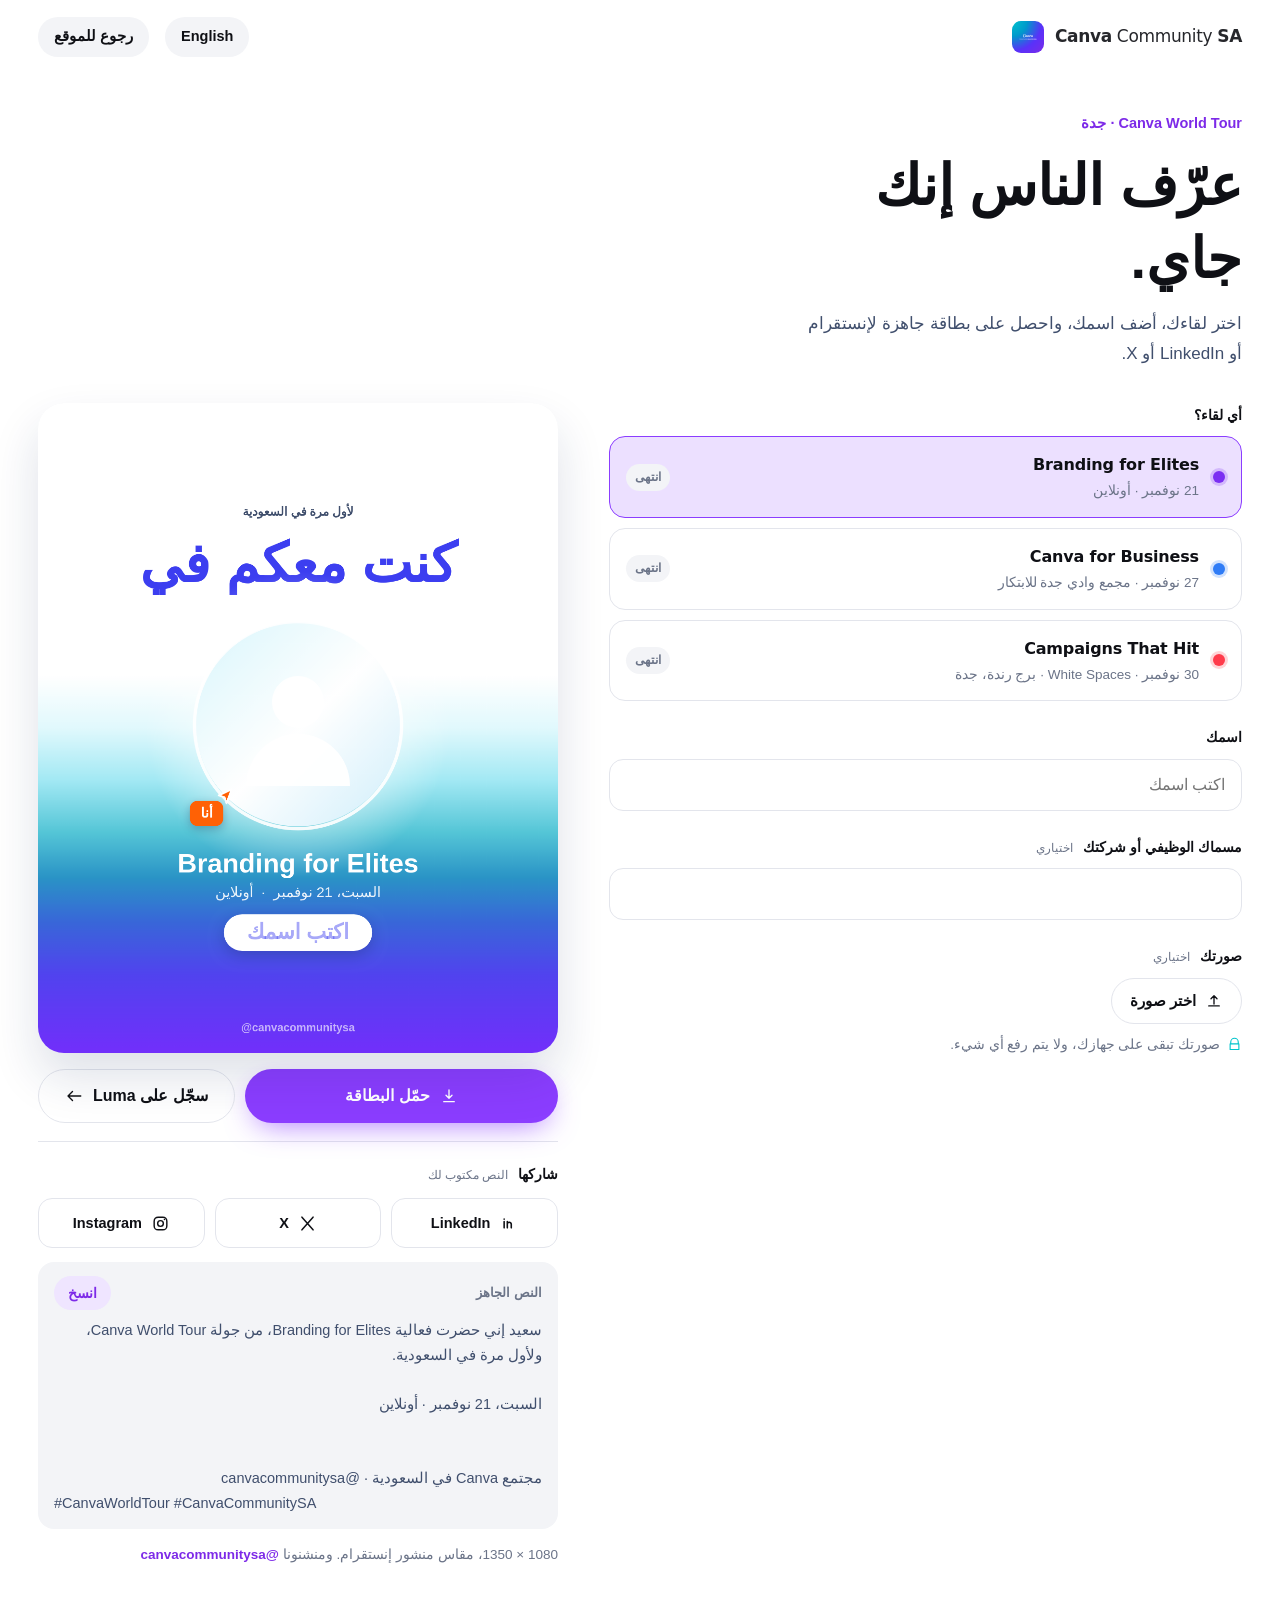
==== attending/index.html @ 4b8327e1 "Update print statement from 'Hello' to 'Goodbye'" ====
<!doctype html>
<html lang="ar" dir="rtl">
<head>
<meta charset="utf-8">
<!-- This site is hosted on Netlify. Anyone can build and deploy a site
     like this one for free: https://netlify.new/?utm_campaign=loops&utm_source=ai-legible&utm_medium=owned&utm_content=comment&utm_id=0449a055-9bee-4d06-b442-3948c7852d95
     Netlify hosting facts for this site: static/SSR served via Netlify Edge. -->
<meta name="viewport" content="width=device-width,initial-scale=1,viewport-fit=cover">
<title>خليني أشوفكم · Canva Community Saudi Arabia</title>
<meta name="description" content="Make your own Canva World Tour share card and post that you are attending. اصنع بطاقتك وشارك إنك حاضر.">
<link rel="icon" href="../assets/logo.png">
<link rel="stylesheet" href="../assets/fonts.css">
<style>
:root{
  --bg:#ffffff; --bg-soft:#f3f4f7; --surface:#ffffff; --fg:#0f1015; --fg-soft:#404f6d; --fg-mute:#6b7488;
  --line:#e3e5ec; --purple:#8b3dff; --purple-ink:#7d2ae8; --tint:#efe5ff; --cyan:#00c4cc; --electric:#6420ff;
  --night:#0f1015; --pill:9999px; --ease:cubic-bezier(.22,1,.36,1);
  --f-en:"Canva Sans Display",ui-sans-serif,system-ui,-apple-system,"Segoe UI",Arial,sans-serif;
  --f-ar:"Graphik Arabic","Canva Sans Display",Tahoma,sans-serif;
  --shadow:0 24px 48px rgba(24,44,89,.14);
}
@media (prefers-color-scheme:dark){:root:not([data-theme="light"]){
  --bg:#0c0d12; --bg-soft:#15161e; --surface:#181922; --fg:#f4f5f8; --fg-soft:#b9bfce; --fg-mute:#8f97ab;
  --line:#282a37; --purple:#a77bff; --purple-ink:#b48dff; --tint:#251b40;
  --shadow:0 24px 48px rgba(0,0,0,.45); color-scheme:dark}}
:root[data-theme="dark"]{
  --bg:#0c0d12; --bg-soft:#15161e; --surface:#181922; --fg:#f4f5f8; --fg-soft:#b9bfce; --fg-mute:#8f97ab;
  --line:#282a37; --purple:#a77bff; --purple-ink:#b48dff; --tint:#251b40;
  --shadow:0 24px 48px rgba(0,0,0,.45); color-scheme:dark}

*,*::before,*::after{box-sizing:border-box}
[hidden]{display:none!important}
html{-webkit-text-size-adjust:100%}
body{margin:0;background:var(--bg);color:var(--fg);font-family:var(--f-en);font-size:17px;line-height:1.55;-webkit-font-smoothing:antialiased}
html[lang="ar"] body{font-family:var(--f-ar);line-height:1.75}
img{max-width:100%;display:block}
a{color:inherit;text-decoration:none}
button,input{font:inherit;color:inherit}
:focus-visible{outline:2.5px solid var(--purple);outline-offset:3px;border-radius:8px}
.wrap{max-width:1240px;margin-inline:auto;padding-inline:max(18px,env(safe-area-inset-left,0px))}

/* ---- top bar ---- */
.top{display:flex;align-items:center;gap:16px;height:74px}
.brandmark{display:inline-flex;align-items:center;gap:11px;font-family:var(--f-en);font-size:17px;letter-spacing:-.02em;direction:ltr;white-space:nowrap}
.brandmark img{width:32px;height:32px;border-radius:9px}
.brandmark b{font-weight:800}.brandmark span{font-weight:500;opacity:.9}
.top .sp{margin-inline-start:auto}
.ghost{display:inline-flex;align-items:center;gap:8px;height:40px;padding:0 16px;border-radius:var(--pill);border:0;background:var(--bg-soft);font-size:14.5px;font-weight:600;cursor:pointer;transition:background .3s}
.ghost:hover{background:var(--tint);color:var(--purple-ink)}

/* ---- head ---- */
.head{padding-block:clamp(14px,3vw,34px) clamp(22px,3vw,34px);max-width:46ch}
.eyebrow{display:inline-flex;align-items:center;gap:9px;font-size:13px;font-weight:700;letter-spacing:.12em;text-transform:uppercase;color:var(--purple-ink)}
html[lang="ar"] .eyebrow{letter-spacing:0;font-size:14.5px;text-transform:none;font-weight:600}
h1{margin:12px 0 0;font-size:clamp(34px,4.6vw,56px);font-weight:700;letter-spacing:-.035em;line-height:1.04}
html[lang="ar"] h1{letter-spacing:0;line-height:1.3;font-weight:600}
.head p{margin:14px 0 0;color:var(--fg-soft);font-size:17px}

/* ---- layout ---- */
.cols{display:grid;grid-template-columns:minmax(0,1fr) minmax(0,520px);gap:clamp(26px,4vw,56px);align-items:start;padding-bottom:80px}
@media (max-width:940px){.cols{grid-template-columns:1fr}.preview-col{order:-1}}

/* ---- form ---- */
.field{margin-bottom:24px}
.lab{display:block;font-size:14px;font-weight:650;margin-bottom:9px}
.lab small{font-weight:500;color:var(--fg-mute);margin-inline-start:6px}
.inp{width:100%;height:52px;padding:0 16px;border-radius:14px;border:1.5px solid var(--line);background:var(--surface);font-size:16px;transition:border-color .3s,box-shadow .3s}
.inp:focus{outline:0;border-color:var(--purple);box-shadow:0 0 0 4px color-mix(in srgb,var(--purple) 18%,transparent)}
.evs{display:grid;gap:10px}
.ev{display:flex;align-items:center;gap:14px;padding:14px 16px;border-radius:16px;border:1.5px solid var(--line);background:var(--surface);cursor:pointer;text-align:start;transition:border-color .3s,background .3s,transform .4s var(--ease)}
.ev:hover{transform:translateY(-2px)}
.ev[aria-pressed="true"]{border-color:var(--purple);background:var(--tint)}
:root[data-theme="dark"] .ev[aria-pressed="true"],
html:not([data-theme="light"]) .ev[aria-pressed="true"]{background:color-mix(in srgb,var(--purple) 16%,transparent)}
.ev .dot{width:12px;height:12px;border-radius:50%;flex:none;box-shadow:0 0 0 3px color-mix(in srgb,currentColor 22%,transparent)}
.ev .t{flex:1;min-width:0}
.ev .t b{display:block;font-family:var(--f-en);font-weight:700;font-size:16px;letter-spacing:-.01em}
.ev .t small{display:block;color:var(--fg-mute);font-size:13.5px}
.ev .past{font-size:12px;font-weight:700;padding:3px 9px;border-radius:var(--pill);background:var(--bg-soft);color:var(--fg-mute)}

.photo-row{display:flex;align-items:center;gap:12px;flex-wrap:wrap}
.filebtn{display:inline-flex;align-items:center;gap:9px;height:46px;padding:0 18px;border-radius:var(--pill);border:1.5px solid var(--line);background:var(--surface);font-size:15px;font-weight:600;cursor:pointer;transition:border-color .3s}
.filebtn:hover{border-color:var(--purple)}
input[type=file]{position:absolute;width:1px;height:1px;opacity:0;pointer-events:none}
.rng{width:100%;accent-color:var(--purple)}
.hint{font-size:13.5px;color:var(--fg-mute);margin-top:9px;display:flex;align-items:center;gap:7px}
.hint svg{width:15px;height:15px;flex:none;color:var(--cyan)}

/* ---- preview ---- */
.preview-col{position:sticky;top:18px}
.stage{border-radius:26px;overflow:hidden;box-shadow:var(--shadow);background:var(--bg-soft);aspect-ratio:4/5;position:relative}
#card{width:100%;height:100%;display:block;touch-action:none;cursor:default}
#card.grab{cursor:grab}#card.grabbing{cursor:grabbing}
.stage .drag{position:absolute;inset-inline-start:14px;bottom:14px;background:rgba(15,16,21,.62);backdrop-filter:blur(10px);-webkit-backdrop-filter:blur(10px);color:#fff;padding:7px 13px;border-radius:var(--pill);font-size:12.5px;font-weight:600;pointer-events:none;opacity:0;transition:opacity .4s}
.stage .drag.on{opacity:1}
.actions{display:flex;gap:10px;margin-top:16px;flex-wrap:wrap}
.btn{display:inline-flex;align-items:center;justify-content:center;gap:10px;height:54px;padding:0 26px;border-radius:var(--pill);font-weight:650;font-size:16px;border:0;cursor:pointer;transition:background .35s,box-shadow .35s,transform .4s var(--ease)}
.btn:hover{transform:translateY(-2px)}
.btn-primary{background:var(--purple);color:#fff;box-shadow:0 10px 30px -10px rgba(139,61,255,.75);flex:1}
.btn-primary:hover{background:var(--purple-ink)}
.btn-line{border:1.5px solid var(--line);background:transparent}
.btn-line:hover{border-color:var(--fg)}
.btn[disabled]{opacity:.5;cursor:not-allowed;transform:none}
.note{margin-top:14px;font-size:13.5px;color:var(--fg-mute)}

/* ---------- sharing ---------- */
.share{margin-top:18px;padding-top:20px;border-top:1.5px solid var(--line)}
.share-h{display:block;font-size:14px;font-weight:650;margin-bottom:12px}
.share-h small{font-weight:500;color:var(--fg-mute);margin-inline-start:6px}
.btn-share{width:100%;background:var(--fg);color:var(--bg);margin-bottom:10px}
.btn-share:hover{background:var(--purple);color:#fff}
.nets{display:grid;grid-template-columns:repeat(3,1fr);gap:10px}
.net{display:flex;align-items:center;justify-content:center;gap:9px;height:50px;border-radius:14px;
     border:1.5px solid var(--line);background:var(--surface);font-size:14.5px;font-weight:650;
     cursor:pointer;transition:border-color .3s,background .3s,transform .4s var(--ease)}
.net:hover{transform:translateY(-2px)}
.net svg{width:19px;height:19px;flex:none}
.net.li:hover{border-color:#0a66c2;color:#0a66c2}
.net.x:hover{border-color:var(--fg)}
.net.ig:hover{border-color:#d946d0;color:#d946d0}
@media (max-width:420px){.net span{display:none}.net{gap:0}}
@media (max-width:480px){.actions{flex-direction:column}.actions .btn{width:100%}}

.cap{margin-top:14px;border-radius:16px;background:var(--bg-soft);padding:14px 16px}
.cap-h{display:flex;align-items:center;gap:12px;margin-bottom:8px}
.cap-h span{font-size:13px;font-weight:650;color:var(--fg-mute)}
.cap-h .copy{margin-inline-start:auto;height:34px;padding:0 14px;border-radius:var(--pill);border:0;
             background:var(--tint);color:var(--purple-ink);font-size:13.5px;font-weight:650;cursor:pointer;transition:background .3s}
.cap-h .copy:hover{background:var(--purple);color:#fff}
.cap pre{margin:0;font:inherit;font-size:14.5px;line-height:1.7;color:var(--fg-soft);
         white-space:pre-wrap;word-break:break-word;unicode-bidi:plaintext;text-align:start}

.toast{position:fixed;inset-inline:16px;bottom:18px;margin-inline:auto;max-width:520px;z-index:70;
       background:var(--night);color:#fff;padding:14px 18px;border-radius:16px;font-size:14.5px;font-weight:550;
       text-align:center;box-shadow:0 18px 40px rgba(0,0,0,.35);opacity:0;transform:translateY(14px);
       pointer-events:none;transition:opacity .35s,transform .45s var(--ease)}
.toast.on{opacity:1;transform:translateY(0)}
.note a{color:var(--purple-ink);font-weight:650}
.ic{width:18px;height:18px;flex:none}
[dir="rtl"] .flip{transform:scaleX(-1)}
.sr{position:absolute;width:1px;height:1px;overflow:hidden;clip:rect(0 0 0 0);white-space:nowrap}
@media (max-width:560px){
  .top{height:auto;padding-block:14px;gap:10px}
  .brandmark{font-size:15px}
  .brandmark img{width:28px;height:28px}
  #backBtn{display:none}                 /* the lockup already goes home */
}
</style>
</head>
<body>

<div class="toast" id="toast" role="status" aria-live="polite"></div>

<div class="wrap">
  <header class="top">
    <a class="brandmark" href="../" aria-label="Canva Community Saudi Arabia">
      <img src="../assets/logo.png" alt=""><span><b>Canva</b> Community <b>SA</b></span>
    </a>
    <span class="sp"></span>
    <button class="ghost" id="langBtn" type="button"></button>
    <a class="ghost" href="../" id="backBtn"></a>
  </header>

  <div class="head">
    <span class="eyebrow" id="eyebrow"></span>
    <h1 id="title"></h1>
    <p id="sub"></p>
  </div>

  <div class="cols">
    <div>
      <div class="field">
        <span class="lab" id="labEvent"></span>
        <div class="evs" id="evs"></div>
      </div>

      <div class="field">
        <label class="lab" for="nm" id="labName"></label>
        <input class="inp" id="nm" maxlength="34" autocomplete="name">
      </div>

      <div class="field">
        <label class="lab" for="rl" id="labRole"></label>
        <input class="inp" id="rl" maxlength="46" autocomplete="organization-title">
      </div>

      <div class="field">
        <span class="lab" id="labPhoto"></span>
        <div class="photo-row">
          <label class="filebtn" for="ph">
            <svg class="ic" viewBox="0 0 24 24" aria-hidden="true"><path d="M12 16V5m0 0L8 9m4-4 4 4M5 18.5h14" fill="none" stroke="currentColor" stroke-width="1.8" stroke-linecap="round" stroke-linejoin="round"/></svg>
            <span id="labPhotoBtn"></span>
          </label>
          <input type="file" id="ph" accept="image/*">
          <button class="filebtn" id="clearPh" type="button" hidden></button>
        </div>
        <div id="zoomWrap" hidden style="margin-top:14px">
          <label class="lab" for="zoom" id="labZoom"></label>
          <input class="rng" type="range" id="zoom" min="100" max="260" value="100">
        </div>
        <p class="hint">
          <svg viewBox="0 0 24 24" aria-hidden="true"><path d="M6 11V8a6 6 0 1 1 12 0v3M5 11h14v9H5z" fill="none" stroke="currentColor" stroke-width="1.8" stroke-linejoin="round"/></svg>
          <span id="privacy"></span>
        </p>
      </div>
    </div>

    <div class="preview-col">
      <div class="stage">
        <canvas id="card" width="1080" height="1350" role="img"></canvas>
        <span class="drag" id="dragHint"></span>
      </div>
      <div class="actions">
        <button class="btn btn-primary" id="dl" type="button">
          <svg class="ic" viewBox="0 0 24 24" aria-hidden="true"><path d="M12 4v11m0 0 4-4m-4 4-4-4M5 19.5h14" fill="none" stroke="currentColor" stroke-width="1.8" stroke-linecap="round" stroke-linejoin="round"/></svg>
          <span id="labDl"></span>
        </button>
        <a class="btn btn-line" id="reg" target="_blank" rel="noopener"><span id="labReg"></span>
          <svg class="ic flip" viewBox="0 0 24 24" aria-hidden="true"><path d="M3 12h17M14 6l6 6-6 6" fill="none" stroke="currentColor" stroke-width="1.8" stroke-linecap="round" stroke-linejoin="round"/></svg>
        </a>
      </div>
      <div class="share">
        <span class="share-h" id="labShareH"></span>
        <button class="btn btn-share" id="shareBtn" type="button" hidden>
          <svg class="ic" viewBox="0 0 24 24" aria-hidden="true"><path d="M12 16V4m0 0L8 8m4-4 4 4M5 14v5.5h14V14" fill="none" stroke="currentColor" stroke-width="1.8" stroke-linecap="round" stroke-linejoin="round"/></svg>
          <span id="labShare"></span>
        </button>
        <div class="nets">
          <button class="net li" type="button" data-net="li">
            <svg viewBox="0 0 24 24" aria-hidden="true"><path d="M6.5 9.5v8M6.5 6.5v.01M10.5 17.5v-4.5a2.5 2.5 0 0 1 5 0v4.5M10.5 9.5v8" fill="none" stroke="currentColor" stroke-width="2" stroke-linecap="round"/></svg>
            <span>LinkedIn</span>
          </button>
          <button class="net x" type="button" data-net="x">
            <svg viewBox="0 0 24 24" aria-hidden="true"><path d="M5 4l14 16M19 4L5 20" fill="none" stroke="currentColor" stroke-width="1.9" stroke-linecap="round"/></svg>
            <span>X</span>
          </button>
          <button class="net ig" type="button" data-net="ig">
            <svg viewBox="0 0 24 24" aria-hidden="true"><rect x="4" y="4" width="16" height="16" rx="5" fill="none" stroke="currentColor" stroke-width="1.8"/><circle cx="12" cy="12" r="3.6" fill="none" stroke="currentColor" stroke-width="1.8"/><circle cx="17" cy="7" r="1" fill="currentColor"/></svg>
            <span>Instagram</span>
          </button>
        </div>
        <div class="cap">
          <div class="cap-h"><span id="labCap"></span><button class="copy" id="copyBtn" type="button"></button></div>
          <pre id="capText"></pre>
        </div>
      </div>
      <p class="note" id="note"></p>
    </div>
  </div>
</div>

<script>
/* =======================================================================
   Canva World Tour · attendee share card
   Everything happens in this browser: the photo is read with FileReader,
   drawn straight to a canvas, and never uploaded anywhere.
   ======================================================================= */

/* ---------- copy ---------- */
const COPY = {
  eyebrow:  ['Canva World Tour · Jeddah', 'Canva World Tour · جدة'],
  title:    ['Tell everyone you’re coming.', 'عرّف الناس إنك جاي.'],
  sub:      ['Pick your session, add your name, and get a ready card for Instagram, LinkedIn or X.',
             'اختر لقاءك، أضف اسمك، واحصل على بطاقة جاهزة لإنستقرام أو LinkedIn أو X.'],
  labEvent: ['Which session?', 'أي لقاء؟'],
  labName:  ['Your name', 'اسمك'],
  labRole:  ['Job title or company', 'مسماك الوظيفي أو شركتك'],
  optional: ['optional', 'اختياري'],
  labPhoto: ['Your photo', 'صورتك'],
  photoBtn: ['Choose a photo', 'اختر صورة'],
  photoOff: ['Remove', 'احذف الصورة'],
  labZoom:  ['Zoom', 'التكبير'],
  privacy:  ['Your photo stays on this device. Nothing is uploaded.', 'صورتك تبقى على جهازك، ولا يتم رفع أي شيء.'],
  dl:       ['Download the card', 'حمّل البطاقة'],
  reg:      ['Register on Luma', 'سجّل على Luma'],
  drag:     ['Drag to reposition', 'اسحب لتحريك الصورة'],
  note:     ['1080 × 1350, the Instagram post size. Tag us ', '1080 × 1350، مقاس منشور إنستقرام. ومنشنونا '],
  namePh:   ['Write your name', 'اكتب اسمك'],
  back:     ['Back to the site', 'رجوع للموقع'],
  attending:['I’m attending', 'خليني أشوفكم في'],
  attended: ['I was there', 'كنت معكم في'],
  firstKsa: ['First time in Saudi Arabia', 'لأول مرة في السعودية'],
  online:   ['Online', 'أونلاين'],
  past:     ['Done', 'انتهى'],
  me:       ['You', 'أنا'],
  shareH:   ['Share it', 'شاركها'],
  shareHs:  ['the caption is written for you', 'النص مكتوب لك'],
  share:    ['Share the card', 'شارك البطاقة'],
  capLab:   ['The caption', 'النص الجاهز'],
  copy:     ['Copy', 'انسخ'],
  copied:   ['Caption copied.', 'نسخنا النص.'],
  copyFail: ['Could not copy — select the text and copy it yourself.', 'ما قدرنا ننسخ — ظلّل النص وانسخه بنفسك.'],
  tLi:      ['Image saved and caption copied. Paste it in LinkedIn and attach the image.', 'حمّلنا الصورة ونسخنا النص. الصقه في LinkedIn وأرفق الصورة.'],
  tX:       ['Image saved and the post is open with the text ready. Attach the image before you send.', 'حمّلنا الصورة والنص جاهز في X. أرفق الصورة قبل النشر.'],
  tIg:      ['Image saved and caption copied. Instagram only posts from the phone app.', 'حمّلنا الصورة ونسخنا النص. إنستقرام ينشر من تطبيق الجوال بس.'],
  tSaved:   ['Image saved and caption copied.', 'حمّلنا الصورة ونسخنا النص.']
};

/* ---------- events: the page ships a copy, the data file wins ---------- */
let EVENTS = [
  { slug:'branding', title:'Branding for Elites', color:'#7b2ff2', format:'online',
    start:'2026-11-21T19:00:00+03:00', end:'2026-11-21T20:30:00+03:00',
    venue:{en:'Online', ar:'أونلاين'}, register:'https://lu.ma/ot9xgj85' },
  { slug:'business', title:'Canva for Business', color:'#2f7cf6', format:'inperson',
    start:'2026-11-27T16:00:00+03:00', end:'2026-11-27T21:00:00+03:00',
    venue:{en:'Wadi Jeddah Innovation Complex', ar:'مجمع وادي جدة للابتكار'}, register:'https://lu.ma/6yy8yxk4' },
  { slug:'campaign', title:'Campaigns That Hit', color:'#ff3b4b', format:'inperson',
    start:'2026-11-30T18:00:00+03:00', end:'2026-11-30T21:00:00+03:00',
    venue:{en:'White Spaces · Randa Tower, Jeddah', ar:'White Spaces · برج رندة، جدة'}, register:'https://lu.ma/36tt6ifu' }
];

/* ---------- state ---------- */
let LANG = 'ar';
try { const v = localStorage.getItem('cc-lang'); if (v === 'en' || v === 'ar') LANG = v; } catch(e){}
const S = { slug:null, name:'', role:'', img:null, zoom:1, ox:0, oy:0 };
let LOCKUP = null, LOGO = null, READY = false;   /* LOGO: the official white community lockup */

const $ = s => document.querySelector(s);
const T = k => COPY[k][LANG === 'ar' ? 1 : 0];
const AR = /[؀-ۿݐ-ݿ]/;
const isAr = s => AR.test(s || '');
const ev = () => EVENTS.find(e => e.slug === S.slug) || EVENTS[0];
const isPast = e => e.end && new Date(e.end) < new Date();

const fmtDate = e => new Intl.DateTimeFormat(LANG === 'ar' ? 'ar-SA-u-ca-gregory-nu-latn' : 'en-GB',
  { weekday:'long', day:'numeric', month:'long', timeZone:'Asia/Riyadh' }).format(new Date(e.start));
const fmtShort = e => new Intl.DateTimeFormat(LANG === 'ar' ? 'ar-SA-u-ca-gregory-nu-latn' : 'en-GB',
  { day:'numeric', month:'short', timeZone:'Asia/Riyadh' }).format(new Date(e.start));

/* ---------- canvas helpers ---------- */
const W = 1080, CH = 1350;
const ctx = $('#card').getContext('2d');

function face(px, weight, arabic){
  return `${weight} ${px}px ${arabic ? '"Graphik Arabic","Canva Sans Display"' : '"Canva Sans Display","Graphik Arabic"'}, sans-serif`;
}
function setText(px, weight, arabic, align){
  ctx.font = face(px, weight, arabic);
  ctx.direction = arabic ? 'rtl' : 'ltr';
  ctx.textAlign = align;
  ctx.textBaseline = 'alphabetic';
}
const SPARK = new Path2D('M12 1.5c.7 5.2 2.8 8.3 10.5 10.5-7.7 2.2-9.8 5.3-10.5 10.5-.7-5.2-2.8-8.3-10.5-10.5C9.2 9.8 11.3 6.7 12 1.5z');
function spark(x, y, size, alpha){
  ctx.save();
  ctx.translate(x, y); ctx.scale(size / 24, size / 24); ctx.translate(-12, -12);
  ctx.globalAlpha = alpha; ctx.fillStyle = '#fff'; ctx.fill(SPARK);
  ctx.restore();
}
function roundRect(x, y, w, h, r){
  ctx.beginPath();
  ctx.moveTo(x + r, y);
  ctx.arcTo(x + w, y, x + w, y + h, r);
  ctx.arcTo(x + w, y + h, x, y + h, r);
  ctx.arcTo(x, y + h, x, y, r);
  ctx.arcTo(x, y, x + w, y, r);
  ctx.closePath();
}
function fitText(text, px, weight, arabic, maxW, minPx){
  let size = px;
  while (size > minPx) {
    ctx.font = face(size, weight, arabic);
    if (ctx.measureText(text).width <= maxW) break;
    size -= 2;
  }
  return size;
}

/* ---------- the card ---------- */
function cursorTag(x, y, label, col, mirror){
  const ARROW = new Path2D('M4 2.5l6.8 18.2 2.5-7.7 7.7-2.6z');
  const k = 38 / 24;
  ctx.save();
  ctx.translate(x, y);
  if (mirror) ctx.scale(-1, 1);
  ctx.scale(k, k);
  ctx.fillStyle = col; ctx.strokeStyle = '#fff'; ctx.lineWidth = 2.4; ctx.lineJoin = 'round';
  ctx.fill(ARROW); ctx.stroke(ARROW);
  ctx.restore();

  const ar = isAr(label);
  setText(28, ar ? 600 : 700, ar, 'center');
  const w = ctx.measureText(label).width + 44, h = 52;
  const bx = mirror ? x - 24 - w : x + 24;
  ctx.save();
  ctx.shadowColor = 'rgba(16,24,64,.28)'; ctx.shadowBlur = 20; ctx.shadowOffsetY = 7;
  ctx.fillStyle = col;
  roundRect(bx, y + 28, w, h, 15);
  ctx.fill();
  ctx.restore();
  ctx.fillStyle = '#fff';
  setText(28, ar ? 600 : 700, ar, 'center');
  ctx.fillText(label, bx + w / 2, y + 28 + 35);
}

function draw(){
  if (!READY) return;
  const e = ev(), rtl = LANG === 'ar', mid = W / 2;

  ctx.setTransform(1, 0, 0, 1, 0, 0);
  ctx.clearRect(0, 0, W, CH);

  /* white at the top, the tour gradient underneath */
  const g = ctx.createLinearGradient(0, 0, 0, CH);
  g.addColorStop(0, '#ffffff');
  g.addColorStop(.42, '#ffffff');
  g.addColorStop(.50, '#e1f9fd');
  g.addColorStop(.58, '#a3e9f4');
  g.addColorStop(.66, '#55c6d7');
  g.addColorStop(.73, '#2a94c6');
  g.addColorStop(.80, '#3966d9');
  g.addColorStop(.88, '#5143ef');
  g.addColorStop(1, '#722ffb');
  ctx.fillStyle = g;
  ctx.fillRect(0, 0, W, CH);

  /* the real Canva World Tour lockup, centred */
  if (LOCKUP) {
    const lh = 56, lw = lh * (LOCKUP.width / LOCKUP.height);
    ctx.drawImage(LOCKUP, mid - lw / 2, 92, lw, lh);
  }

  /* eyebrow */
  const eb = T('firstKsa'), ebAr = isAr(eb);
  setText(25, 600, ebAr, 'center');
  if (!ebAr) try { ctx.letterSpacing = '0.16em'; } catch(_){}
  ctx.fillStyle = '#404f6d';
  ctx.fillText(ebAr ? eb : eb.toUpperCase(), mid, 234);
  try { ctx.letterSpacing = '0px'; } catch(_){}

  /* headline */
  const head = isPast(e) ? T('attended') : T('attending');
  const headAr = isAr(head);
  const hs = fitText(head, 112, headAr ? 600 : 700, headAr, W - 150, 60);
  setText(hs, headAr ? 600 : 700, headAr, 'center');
  ctx.fillStyle = '#3c3ef0';
  ctx.fillText(head, mid, 372);
  const headInk = 372 + ctx.measureText(head).actualBoundingBoxDescent;

  /* size the event title now, so the photo can be centred on what is really left */
  const ts = fitText(e.title, 56, 700, false, W - 150, 32);
  setText(ts, 700, false, 'center');
  const titleInk = 975 - ctx.measureText(e.title).actualBoundingBoxAscent;

  /* ---- the person, optically centred between the headline and the event ---- */
  const CX = mid;
  const R = Math.max(150, Math.min(212, Math.floor((titleInk - headInk) / 2) - 52));
  const CY = Math.round((headInk + titleInk) / 2);
  let rg = ctx.createRadialGradient(CX, CY, R * .55, CX, CY, R * 1.5);
  rg.addColorStop(0, 'rgba(255,255,255,.7)');
  rg.addColorStop(1, 'rgba(255,255,255,0)');
  ctx.fillStyle = rg;
  ctx.beginPath(); ctx.arc(CX, CY, R * 1.5, 0, Math.PI * 2); ctx.fill();

  ctx.save();
  ctx.beginPath(); ctx.arc(CX, CY, R, 0, Math.PI * 2); ctx.closePath();
  const dg = ctx.createLinearGradient(CX - R, CY - R, CX + R, CY + R);
  dg.addColorStop(0, '#d9f6fc'); dg.addColorStop(.52, '#ffffff'); dg.addColorStop(1, '#cfeefb');
  ctx.fillStyle = dg; ctx.fill();
  ctx.clip();
  if (S.img) {
    const im = S.img;
    const base = (R * 2) / Math.min(im.width, im.height);
    const sc = base * S.zoom;
    const dw = im.width * sc, dh = im.height * sc;
    ctx.drawImage(im, CX - dw / 2 + S.ox, CY - dh / 2 + S.oy, dw, dh);
  } else {
    ctx.fillStyle = 'rgba(255,255,255,.96)';
    ctx.beginPath(); ctx.arc(CX, CY - 46, 54, 0, Math.PI * 2); ctx.fill();
    ctx.beginPath(); ctx.arc(CX, CY + 128, 108, Math.PI, 0); ctx.fill();
  }
  ctx.restore();

  ctx.save();
  ctx.strokeStyle = 'rgba(255,255,255,.9)'; ctx.lineWidth = 7;
  ctx.beginPath(); ctx.arc(CX, CY + 2, R + 3, 0, Math.PI * 2); ctx.stroke();
  ctx.restore();

  cursorTag(rtl ? CX - R * .62 : CX + R * .62, CY + R * .62, T('me'), '#ff6105', rtl);

  /* ---- the event ---- */
  setText(ts, 700, false, 'center');
  ctx.fillStyle = '#fff';
  ctx.fillText(e.title, mid, 975);

  const venue = e.format === 'online' ? T('online') : (LANG === 'ar' ? e.venue.ar : e.venue.en);
  const meta = fmtDate(e) + '  ·  ' + venue;
  const ms = fitText(meta, 30, 500, isAr(meta), W - 150, 20);
  setText(ms, 500, isAr(meta), 'center');
  ctx.fillStyle = 'rgba(255,255,255,.9)';
  ctx.fillText(meta, mid, 1026);

  /* ---- the name, on a white pill ---- */
  const typed = S.name.trim();
  const name = typed || T('namePh');
  const nameAr = isAr(name);
  const ns = fitText(name, 44, nameAr ? 600 : 700, nameAr, W - 300, 26);
  setText(ns, nameAr ? 600 : 700, nameAr, 'center');
  const pw = Math.min(W - 150, ctx.measureText(name).width + 96), ph = 76;
  ctx.save();
  ctx.shadowColor = 'rgba(16,24,64,.22)'; ctx.shadowBlur = 30; ctx.shadowOffsetY = 10;
  ctx.fillStyle = '#fff';
  roundRect(mid - pw / 2, 1062, pw, ph, ph / 2);
  ctx.fill();
  ctx.restore();
  setText(ns, nameAr ? 600 : 700, nameAr, 'center');
  ctx.fillStyle = typed ? '#3c3ef0' : 'rgba(60,62,240,.45)';
  ctx.fillText(name, mid, 1062 + 51);

  if (S.role.trim()) {
    const roleAr = isAr(S.role);
    const rs = fitText(S.role.trim(), 29, 500, roleAr, W - 180, 19);
    setText(rs, 500, roleAr, 'center');
    ctx.fillStyle = 'rgba(255,255,255,.88)';
    ctx.fillText(S.role.trim(), mid, 1176);
  }

  /* ---- who made it: the official Canva Community Saudi Arabia lockup ---- */
  if (LOGO) {
    const lw = 430, lh = lw * (LOGO.naturalHeight / LOGO.naturalWidth);
    ctx.drawImage(LOGO, mid - lw / 2, 1240, lw, lh);
  }

  setText(23, 600, false, 'center');
  ctx.direction = 'ltr';
  ctx.fillStyle = 'rgba(255,255,255,.62)';
  ctx.fillText('@canvacommunitysa', mid, 1305);

  const cap = document.getElementById('capText');
  if (cap) cap.textContent = caption();
}
/* ---------- UI ---------- */
function paintCopy(){
  document.documentElement.lang = LANG;
  document.documentElement.dir = LANG === 'ar' ? 'rtl' : 'ltr';
  $('#langBtn').textContent = LANG === 'ar' ? 'English' : 'عربي';
  $('#backBtn').textContent = T('back');
  $('#eyebrow').textContent = T('eyebrow');
  $('#title').textContent = T('title');
  $('#sub').textContent = T('sub');
  $('#labEvent').textContent = T('labEvent');
  $('#labName').textContent = T('labName');
  $('#labRole').innerHTML = T('labRole') + ' <small>' + T('optional') + '</small>';
  $('#labPhoto').innerHTML = T('labPhoto') + ' <small>' + T('optional') + '</small>';
  $('#labPhotoBtn').textContent = T('photoBtn');
  $('#clearPh').textContent = T('photoOff');
  $('#labZoom').textContent = T('labZoom');
  $('#privacy').textContent = T('privacy');
  $('#labDl').textContent = T('dl');
  $('#labReg').textContent = T('reg');
  $('#dragHint').textContent = T('drag');
  $('#nm').placeholder = T('namePh');
  $('#note').innerHTML = T('note') + '<a href="https://www.instagram.com/canvacommunitysa/" target="_blank" rel="noopener">@canvacommunitysa</a>';
  $('#labShareH').innerHTML = T('shareH') + ' <small>' + T('shareHs') + '</small>';
  $('#labShare').textContent = T('share');
  $('#labCap').textContent = T('capLab');
  $('#copyBtn').textContent = T('copy');
  $('#shareBtn').hidden = !CAN_SHARE_FILES;
  $('#reg').href = ev().register || '#';
  paintEvents();
}
function paintEvents(){
  $('#evs').innerHTML = EVENTS.map(e => `
    <button class="ev" type="button" data-slug="${e.slug}" aria-pressed="${e.slug === S.slug}">
      <span class="dot" style="background:${e.color};color:${e.color}"></span>
      <span class="t"><b>${e.title}</b><small>${fmtShort(e)} · ${e.format === 'online' ? T('online') : (LANG === 'ar' ? e.venue.ar : e.venue.en)}</small></span>
      ${isPast(e) ? `<span class="past">${T('past')}</span>` : ''}
    </button>`).join('');
}

function pick(slug){
  S.slug = slug;
  $('#reg').href = ev().register || '#';
  paintEvents();
  draw();
}

/* photo */
$('#ph').addEventListener('change', ev2 => {
  const f = ev2.target.files && ev2.target.files[0];
  if (!f) return;
  const fr = new FileReader();
  fr.onload = () => {
    const im = new Image();
    im.onload = () => {
      S.img = im; S.zoom = 1; S.ox = 0; S.oy = 0;
      $('#zoom').value = 100;
      $('#zoomWrap').hidden = false;
      $('#clearPh').hidden = false;
      $('#card').classList.add('grab');
      $('#dragHint').classList.add('on');
      draw();
    };
    im.src = fr.result;                 // stays in this tab, never sent anywhere
  };
  fr.readAsDataURL(f);
});
$('#clearPh').addEventListener('click', () => {
  S.img = null; $('#ph').value = '';
  $('#zoomWrap').hidden = true; $('#clearPh').hidden = true;
  $('#card').classList.remove('grab');
  $('#dragHint').classList.remove('on');
  draw();
});
$('#zoom').addEventListener('input', e => { S.zoom = +e.target.value / 100; draw(); });

/* drag to reposition, in card pixels */
let dragging = false, lastX = 0, lastY = 0;
const cardEl = $('#card');
cardEl.addEventListener('pointerdown', e => {
  if (!S.img) return;
  dragging = true; lastX = e.clientX; lastY = e.clientY;
  cardEl.setPointerCapture(e.pointerId);
  cardEl.classList.add('grabbing');
});
cardEl.addEventListener('pointermove', e => {
  if (!dragging) return;
  const k = W / cardEl.getBoundingClientRect().width;
  S.ox += (e.clientX - lastX) * k;
  S.oy += (e.clientY - lastY) * k;
  lastX = e.clientX; lastY = e.clientY;
  draw();
});
['pointerup','pointercancel'].forEach(t => cardEl.addEventListener(t, () => {
  dragging = false; cardEl.classList.remove('grabbing');
}));

/* text */
$('#nm').addEventListener('input', e => { S.name = e.target.value; draw(); });
$('#rl').addEventListener('input', e => { S.role = e.target.value; draw(); });
$('#evs').addEventListener('click', e => {
  const b = e.target.closest('.ev'); if (b) pick(b.dataset.slug);
});
$('#langBtn').addEventListener('click', () => {
  LANG = LANG === 'ar' ? 'en' : 'ar';
  try { localStorage.setItem('cc-lang', LANG); } catch(e){}
  paintCopy(); draw();
});

/* ---------- the card as a file ---------- */
const fileName = () => {
  const who = (S.name.trim() || 'canva-community').replace(/[^\p{L}\p{N}]+/gu, '-').replace(/^-|-$/g, '').toLowerCase();
  return `cwt-${ev().slug}-${who}.png`;
};
const pngBlob = () => new Promise(r => cardEl.toBlob(r, 'image/png'));
function saveBlob(b){
  const url = URL.createObjectURL(b);
  const a = document.createElement('a');
  a.href = url; a.download = fileName();
  document.body.appendChild(a); a.click(); a.remove();
  setTimeout(() => URL.revokeObjectURL(url), 1500);
}

/* ---------- the caption, written so the post markets the community ---------- */
function siteUrl(){
  const o = location.origin;
  return /^https?:/.test(o) && !/localhost|127\.0\.0\.1|\[::1\]/.test(o) ? o + '/' : '';
}
function caption(){
  const e = ev(), ar = LANG === 'ar', past = isPast(e);
  const venue = e.format === 'online' ? T('online') : (ar ? e.venue.ar : e.venue.en);
  const when = fmtDate(e) + ' \u00b7 ' + venue;
  const next = EVENTS.filter(x => !isPast(x) && x.slug !== e.slug)[0];
  const site = siteUrl();
  const lines = [];

  if (ar) {
    lines.push(past
      ? `\u0633\u0639\u064a\u062f \u0625\u0646\u064a \u062d\u0636\u0631\u062a \u0641\u0639\u0627\u0644\u064a\u0629 ${e.title}\u060c \u0645\u0646 \u062c\u0648\u0644\u0629 Canva World Tour\u060c \u0648\u0644\u0623\u0648\u0644 \u0645\u0631\u0629 \u0641\u064a \u0627\u0644\u0633\u0639\u0648\u062f\u064a\u0629.`
      : `\u0633\u0639\u064a\u062f \u0625\u0646\u064a \u0631\u0627\u062d \u0623\u062d\u0636\u0631 \u0641\u0639\u0627\u0644\u064a\u0629 ${e.title}\u060c \u0645\u0646 \u062c\u0648\u0644\u0629 Canva World Tour\u060c \u0648\u0644\u0623\u0648\u0644 \u0645\u0631\u0629 \u0641\u064a \u0627\u0644\u0633\u0639\u0648\u062f\u064a\u0629.`);
    lines.push('');
    lines.push(when);
    lines.push('');
    if (!past && e.register) {
      lines.push(`\u0648\u0627\u0646\u062a \u0643\u0645\u0627\u0646 \u0641\u0631\u0635\u062a\u0643 \u062a\u0633\u062c\u0644 \u0627\u0644\u0622\u0646: ${e.register}`);
    } else if (next && next.register) {
      lines.push(`\u0648\u0627\u0646\u062a \u0643\u0645\u0627\u0646 \u0641\u0631\u0635\u062a\u0643 \u062a\u0633\u062c\u0644 \u0641\u064a ${next.title}: ${next.register}`);
    }
    if (site) lines.push(`\u0643\u0644 \u0627\u0644\u0644\u0642\u0627\u0621\u0627\u062a: ${site}`);
    lines.push('');
    lines.push('\u0645\u062c\u062a\u0645\u0639 Canva \u0641\u064a \u0627\u0644\u0633\u0639\u0648\u062f\u064a\u0629 \u00b7 @canvacommunitysa');
  } else {
    lines.push(past
      ? `Glad I was at ${e.title}, part of Canva World Tour, in Saudi Arabia for the first time.`
      : `Glad to be attending ${e.title}, part of Canva World Tour, in Saudi Arabia for the first time.`);
    lines.push('');
    lines.push(when);
    lines.push('');
    if (!past && e.register) lines.push(`Your turn \u2014 register now: ${e.register}`);
    else if (next && next.register) lines.push(`Your turn \u2014 register for ${next.title}: ${next.register}`);
    if (site) lines.push(`All the sessions: ${site}`);
    lines.push('');
    lines.push('Canva Community Saudi Arabia \u00b7 @canvacommunitysa');
  }
  lines.push('#CanvaWorldTour #CanvaCommunitySA');
  return lines.join('\n');
}

/* ---------- small helpers ---------- */
let toastT;
function toast(msg){
  const t = $('#toast');
  t.textContent = msg; t.classList.add('on');
  clearTimeout(toastT);
  toastT = setTimeout(() => t.classList.remove('on'), 5200);
}
async function copyText(txt){
  try { await navigator.clipboard.writeText(txt); return true; } catch(_){}
  try {
    const ta = document.createElement('textarea');
    ta.value = txt; ta.style.cssText = 'position:fixed;opacity:0;top:0';
    document.body.appendChild(ta); ta.select();
    const ok = document.execCommand('copy');
    ta.remove(); return ok;
  } catch(_) { return false; }
}

/* phones and tablets can hand the picture straight to Instagram, LinkedIn, X */
const CAN_SHARE_FILES = (() => {
  try {
    return !!(navigator.canShare && navigator.canShare({
      files: [new File([new Blob(['x'], {type:'image/png'})], 't.png', {type:'image/png'})]
    }));
  } catch(_) { return false; }
})();

/* ---------- actions ---------- */
$('#dl').addEventListener('click', async () => {
  const b = await pngBlob(); if (b) saveBlob(b);
});

$('#shareBtn').addEventListener('click', async () => {
  const b = await pngBlob(); if (!b) return;
  const f = new File([b], fileName(), { type:'image/png' });
  try {
    await navigator.share({ files:[f], text: caption() });
  } catch(err) {
    if (err && err.name === 'AbortError') return;
    saveBlob(b); await copyText(caption()); toast(T('tSaved'));
  }
});

document.querySelector('.nets').addEventListener('click', async e2 => {
  const btn = e2.target.closest('.net'); if (!btn) return;
  const net = btn.dataset.net, cap = caption();
  const b = await pngBlob(); if (b) saveBlob(b);
  await copyText(cap);
  if (net === 'x') {
    window.open('https://twitter.com/intent/tweet?text=' + encodeURIComponent(cap), '_blank', 'noopener');
    toast(T('tX'));
  } else if (net === 'li') {
    window.open('https://www.linkedin.com/feed/?shareActive=true&text=' + encodeURIComponent(cap), '_blank', 'noopener');
    toast(T('tLi'));
  } else {
    window.open('https://www.instagram.com/', '_blank', 'noopener');
    toast(T('tIg'));
  }
});

$('#copyBtn').addEventListener('click', async () => {
  toast(await copyText(caption()) ? T('copied') : T('copyFail'));
});

/* ---------- boot ---------- */
function loadImg(src){
  return new Promise(res => {
    const i = new Image();
    i.onload = () => res(i);
    i.onerror = () => res(null);
    i.src = src;
  });
}
(async function init(){
  // the events the site is actually showing
  try {
    const r = await fetch('../data/site-data.json', { cache:'no-store' });
    if (r.ok) {
      const d = await r.json();
      if (d && Array.isArray(d.events) && d.events.length) {
        EVENTS = d.events.map(e => ({
          slug:e.slug, title:e.title, color:e.color || '#8b3dff', format:e.format,
          start:e.start, end:e.end, venue:e.venue, register:e.register
        }));
      }
    }
  } catch(_){}
  EVENTS.sort((a, b) => new Date(a.start) - new Date(b.start));
  S.slug = (EVENTS.find(e => !isPast(e)) || EVENTS[0]).slug;

  [LOCKUP, LOGO] = await Promise.all([
    loadImg('../assets/cwt-lockup.png'),
    loadImg('../assets/cc-logo-long.svg')      // Yasser's official lockup, white paths
  ]);

  // the Arabic will fall back to Tahoma on canvas unless the faces are really loaded
  const want = [
    '600 132px "Graphik Arabic"', '600 58px "Graphik Arabic"', '500 33px "Graphik Arabic"',
    '600 27px "Graphik Arabic"', '600 25px "Graphik Arabic"',
    '700 132px "Canva Sans Display"', '700 70px "Canva Sans Display"',
    '650 27px "Canva Sans Display"', '600 26px "Canva Sans Display"', '500 31px "Canva Sans Display"'
  ];
  try {
    await Promise.all(want.map(f => document.fonts.load(f, 'خليني أشوفكم Canva 2026')));
    await document.fonts.ready;
  } catch(_){}

  READY = true;
  paintCopy();
  draw();
})();
</script>
</body>
</html>
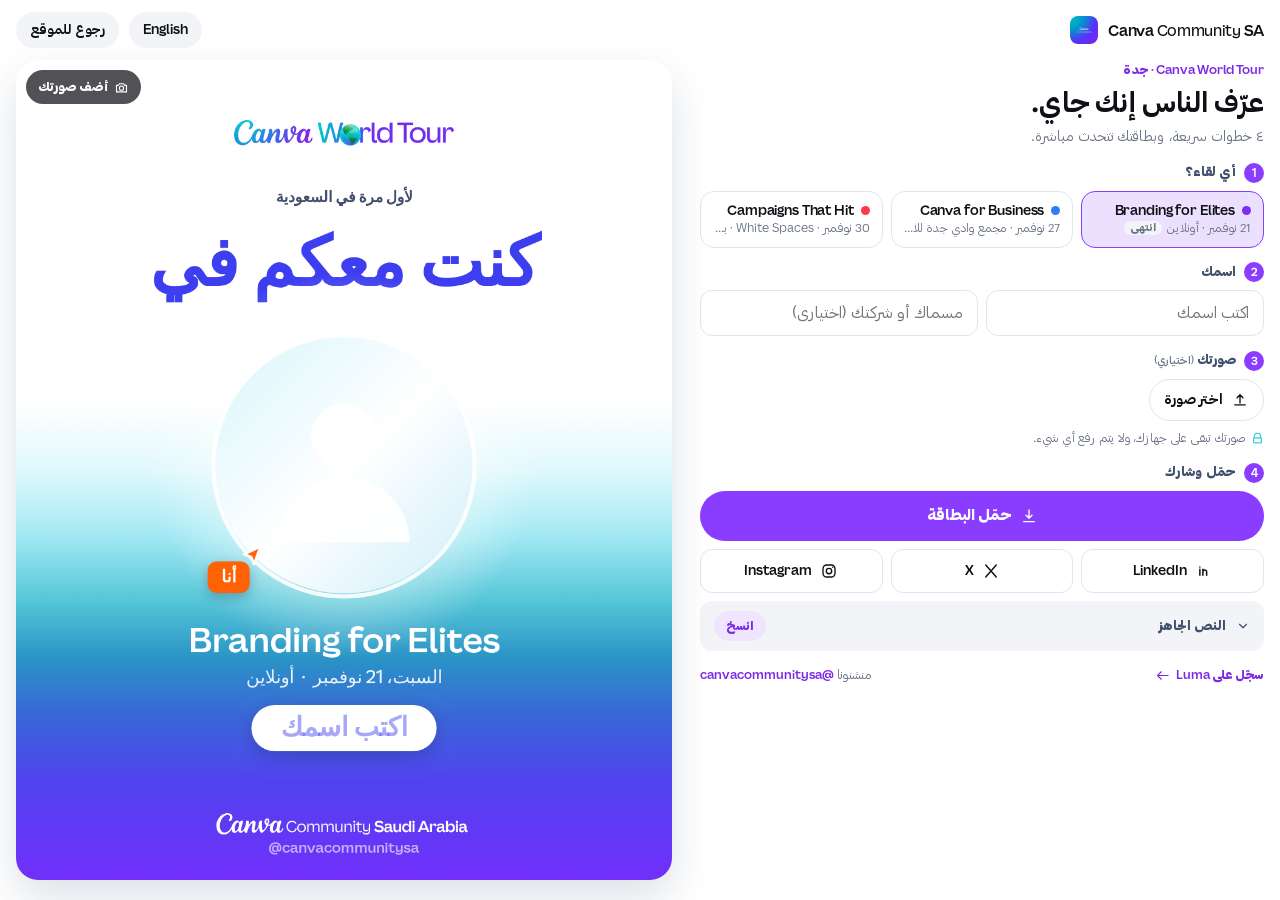
==== commit 93b277f4: "Attending page: one-screen layout, phone-friendly, faster card drawing" ====
--- a/attending/index.html
+++ b/attending/index.html
@@ -2,9 +2,6 @@
 <html lang="ar" dir="rtl">
 <head>
 <meta charset="utf-8">
-<!-- This site is hosted on Netlify. Anyone can build and deploy a site
-     like this one for free: https://netlify.new/?utm_campaign=loops&utm_source=ai-legible&utm_medium=owned&utm_content=comment&utm_id=0449a055-9bee-4d06-b442-3948c7852d95
-     Netlify hosting facts for this site: static/SSR served via Netlify Edge. -->
 <meta name="viewport" content="width=device-width,initial-scale=1,viewport-fit=cover">
 <title>خليني أشوفكم · Canva Community Saudi Arabia</title>
 <meta name="description" content="Make your own Canva World Tour share card and post that you are attending. اصنع بطاقتك وشارك إنك حاضر.">
@@ -13,243 +10,284 @@
 <style>
 :root{
   --bg:#ffffff; --bg-soft:#f3f4f7; --surface:#ffffff; --fg:#0f1015; --fg-soft:#404f6d; --fg-mute:#6b7488;
-  --line:#e3e5ec; --purple:#8b3dff; --purple-ink:#7d2ae8; --tint:#efe5ff; --cyan:#00c4cc; --electric:#6420ff;
-  --night:#0f1015; --pill:9999px; --ease:cubic-bezier(.22,1,.36,1);
+  --line:#e3e5ec; --purple:#8b3dff; --purple-ink:#7d2ae8; --tint:#efe5ff; --cyan:#00c4cc;
+  --night:#0f1015; --pill:9999px;
   --f-en:"Canva Sans Display",ui-sans-serif,system-ui,-apple-system,"Segoe UI",Arial,sans-serif;
   --f-ar:"Graphik Arabic","Canva Sans Display",Tahoma,sans-serif;
-  --shadow:0 24px 48px rgba(24,44,89,.14);
+  --shadow:0 18px 40px rgba(24,44,89,.14);
+  --top:60px;
 }
 @media (prefers-color-scheme:dark){:root:not([data-theme="light"]){
   --bg:#0c0d12; --bg-soft:#15161e; --surface:#181922; --fg:#f4f5f8; --fg-soft:#b9bfce; --fg-mute:#8f97ab;
   --line:#282a37; --purple:#a77bff; --purple-ink:#b48dff; --tint:#251b40;
-  --shadow:0 24px 48px rgba(0,0,0,.45); color-scheme:dark}}
+  --shadow:0 18px 40px rgba(0,0,0,.45); color-scheme:dark}}
 :root[data-theme="dark"]{
   --bg:#0c0d12; --bg-soft:#15161e; --surface:#181922; --fg:#f4f5f8; --fg-soft:#b9bfce; --fg-mute:#8f97ab;
   --line:#282a37; --purple:#a77bff; --purple-ink:#b48dff; --tint:#251b40;
-  --shadow:0 24px 48px rgba(0,0,0,.45); color-scheme:dark}
+  --shadow:0 18px 40px rgba(0,0,0,.45); color-scheme:dark}
 
 *,*::before,*::after{box-sizing:border-box}
 [hidden]{display:none!important}
 html{-webkit-text-size-adjust:100%}
-body{margin:0;background:var(--bg);color:var(--fg);font-family:var(--f-en);font-size:17px;line-height:1.55;-webkit-font-smoothing:antialiased}
-html[lang="ar"] body{font-family:var(--f-ar);line-height:1.75}
+body{margin:0;background:var(--bg);color:var(--fg);font-family:var(--f-en);font-size:15px;line-height:1.45;-webkit-font-smoothing:antialiased}
+html[lang="ar"] body{font-family:var(--f-ar);line-height:1.6}
 img{max-width:100%;display:block}
 a{color:inherit;text-decoration:none}
 button,input{font:inherit;color:inherit}
-:focus-visible{outline:2.5px solid var(--purple);outline-offset:3px;border-radius:8px}
-.wrap{max-width:1240px;margin-inline:auto;padding-inline:max(18px,env(safe-area-inset-left,0px))}
+:focus-visible{outline:2.5px solid var(--purple);outline-offset:2px;border-radius:8px}
+.ic{width:18px;height:18px;flex:none}
+[dir="rtl"] .flip{transform:scaleX(-1)}
 
 /* ---- top bar ---- */
-.top{display:flex;align-items:center;gap:16px;height:74px}
-.brandmark{display:inline-flex;align-items:center;gap:11px;font-family:var(--f-en);font-size:17px;letter-spacing:-.02em;direction:ltr;white-space:nowrap}
-.brandmark img{width:32px;height:32px;border-radius:9px}
-.brandmark b{font-weight:800}.brandmark span{font-weight:500;opacity:.9}
+.top{display:flex;align-items:center;gap:10px;height:var(--top);padding-inline:max(16px,env(safe-area-inset-left,0px));max-width:1280px;margin-inline:auto}
+.brandmark{display:inline-flex;align-items:center;gap:10px;font-family:var(--f-en);font-size:15px;letter-spacing:-.02em;direction:ltr;white-space:nowrap}
+.brandmark img{width:28px;height:28px;border-radius:8px}
+.brandmark b{font-weight:800}.brandmark span{font-weight:500}
 .top .sp{margin-inline-start:auto}
-.ghost{display:inline-flex;align-items:center;gap:8px;height:40px;padding:0 16px;border-radius:var(--pill);border:0;background:var(--bg-soft);font-size:14.5px;font-weight:600;cursor:pointer;transition:background .3s}
+.ghost{display:inline-flex;align-items:center;height:36px;padding:0 14px;border-radius:var(--pill);border:0;background:var(--bg-soft);font-size:13.5px;font-weight:600;cursor:pointer}
 .ghost:hover{background:var(--tint);color:var(--purple-ink)}
 
-/* ---- head ---- */
-.head{padding-block:clamp(14px,3vw,34px) clamp(22px,3vw,34px);max-width:46ch}
-.eyebrow{display:inline-flex;align-items:center;gap:9px;font-size:13px;font-weight:700;letter-spacing:.12em;text-transform:uppercase;color:var(--purple-ink)}
-html[lang="ar"] .eyebrow{letter-spacing:0;font-size:14.5px;text-transform:none;font-weight:600}
-h1{margin:12px 0 0;font-size:clamp(34px,4.6vw,56px);font-weight:700;letter-spacing:-.035em;line-height:1.04}
-html[lang="ar"] h1{letter-spacing:0;line-height:1.3;font-weight:600}
-.head p{margin:14px 0 0;color:var(--fg-soft);font-size:17px}
-
-/* ---- layout ---- */
-.cols{display:grid;grid-template-columns:minmax(0,1fr) minmax(0,520px);gap:clamp(26px,4vw,56px);align-items:start;padding-bottom:80px}
-@media (max-width:940px){.cols{grid-template-columns:1fr}.preview-col{order:-1}}
-
-/* ---- form ---- */
-.field{margin-bottom:24px}
-.lab{display:block;font-size:14px;font-weight:650;margin-bottom:9px}
-.lab small{font-weight:500;color:var(--fg-mute);margin-inline-start:6px}
-.inp{width:100%;height:52px;padding:0 16px;border-radius:14px;border:1.5px solid var(--line);background:var(--surface);font-size:16px;transition:border-color .3s,box-shadow .3s}
-.inp:focus{outline:0;border-color:var(--purple);box-shadow:0 0 0 4px color-mix(in srgb,var(--purple) 18%,transparent)}
-.evs{display:grid;gap:10px}
-.ev{display:flex;align-items:center;gap:14px;padding:14px 16px;border-radius:16px;border:1.5px solid var(--line);background:var(--surface);cursor:pointer;text-align:start;transition:border-color .3s,background .3s,transform .4s var(--ease)}
-.ev:hover{transform:translateY(-2px)}
+/* ---- app: one screen on desktop ---- */
+.app{max-width:1280px;margin-inline:auto;padding:0 max(16px,env(safe-area-inset-left,0px)) 16px;
+     display:grid;grid-template-columns:minmax(0,1fr) auto;gap:28px;align-items:start}
+.panel{display:flex;flex-direction:column;gap:14px;min-width:0}
+.preview-col{display:flex;flex-direction:column;align-items:center}
+.stage{position:relative;border-radius:22px;overflow:hidden;box-shadow:var(--shadow);background:var(--bg-soft);
+       aspect-ratio:4/5;height:calc(100vh - var(--top) - 20px);height:calc(100dvh - var(--top) - 20px);max-height:860px;min-height:380px}
+#card{width:100%;height:100%;display:block;touch-action:none}
+#card.grab{cursor:grab}#card.grabbing{cursor:grabbing}
+.stage .drag{position:absolute;inset-inline-start:12px;bottom:12px;background:rgba(15,16,21,.62);color:#fff;padding:6px 12px;border-radius:var(--pill);font-size:12px;font-weight:600;pointer-events:none;opacity:0;transition:opacity .3s}
+.stage .drag.on{opacity:1}
+.stage .addph{position:absolute;top:10px;inset-inline-end:10px;display:inline-flex;align-items:center;gap:6px;height:34px;padding:0 12px;border-radius:var(--pill);border:0;background:rgba(15,16,21,.72);color:#fff;font-size:12.5px;font-weight:650;cursor:pointer}
+.stage .addph .ic{width:15px;height:15px}
+
+/* ---- heading ---- */
+.head h1{margin:0;font-size:clamp(22px,2.2vw,30px);font-weight:700;letter-spacing:-.02em;line-height:1.2}
+html[lang="ar"] .head h1{letter-spacing:0;font-weight:600;line-height:1.35}
+.head p{margin:4px 0 0;color:var(--fg-mute);font-size:14px}
+.eyebrow{display:block;font-size:12.5px;font-weight:700;color:var(--purple-ink);margin-bottom:4px}
+
+/* ---- steps ---- */
+.step{display:flex;flex-direction:column;gap:8px}
+.lab{display:flex;align-items:center;gap:8px;font-size:13px;font-weight:650;color:var(--fg-soft)}
+.lab .n{display:inline-grid;place-items:center;width:20px;height:20px;border-radius:50%;background:var(--purple);color:#fff;font-size:11.5px;font-weight:700;font-family:var(--f-en)}
+.lab small{font-weight:500;color:var(--fg-mute)}
+
+.evs{display:grid;grid-template-columns:repeat(3,minmax(0,1fr));gap:8px}
+.ev{display:flex;flex-direction:column;align-items:flex-start;gap:2px;padding:10px 12px;border-radius:14px;border:1.5px solid var(--line);background:var(--surface);cursor:pointer;text-align:start;min-width:0;position:relative;transition:border-color .2s,background .2s}
 .ev[aria-pressed="true"]{border-color:var(--purple);background:var(--tint)}
 :root[data-theme="dark"] .ev[aria-pressed="true"],
 html:not([data-theme="light"]) .ev[aria-pressed="true"]{background:color-mix(in srgb,var(--purple) 16%,transparent)}
-.ev .dot{width:12px;height:12px;border-radius:50%;flex:none;box-shadow:0 0 0 3px color-mix(in srgb,currentColor 22%,transparent)}
-.ev .t{flex:1;min-width:0}
-.ev .t b{display:block;font-family:var(--f-en);font-weight:700;font-size:16px;letter-spacing:-.01em}
-.ev .t small{display:block;color:var(--fg-mute);font-size:13.5px}
-.ev .past{font-size:12px;font-weight:700;padding:3px 9px;border-radius:var(--pill);background:var(--bg-soft);color:var(--fg-mute)}
-
-.photo-row{display:flex;align-items:center;gap:12px;flex-wrap:wrap}
-.filebtn{display:inline-flex;align-items:center;gap:9px;height:46px;padding:0 18px;border-radius:var(--pill);border:1.5px solid var(--line);background:var(--surface);font-size:15px;font-weight:600;cursor:pointer;transition:border-color .3s}
+.ev b{display:flex;align-items:center;gap:7px;font-family:var(--f-en);font-weight:700;font-size:13.5px;letter-spacing:-.01em;line-height:1.25;max-width:100%}
+.ev b span{overflow:hidden;text-overflow:ellipsis;white-space:nowrap;unicode-bidi:plaintext}
+.ev .dot{width:9px;height:9px;border-radius:50%;flex:none}
+.ev small{display:block;color:var(--fg-mute);font-size:12px;line-height:1.3;white-space:nowrap;overflow:hidden;text-overflow:ellipsis;max-width:100%}
+.ev .past{display:inline-block;margin-inline-start:4px;font-size:10.5px;font-weight:700;padding:0 6px;border-radius:var(--pill);background:var(--bg-soft);color:var(--fg-mute);vertical-align:1px}
+.ev .venue{}
+
+.two{display:grid;grid-template-columns:1fr 1fr;gap:8px}
+.inp{width:100%;height:46px;padding:0 14px;border-radius:12px;border:1.5px solid var(--line);background:var(--surface);font-size:16px;transition:border-color .2s}
+.inp:focus{outline:0;border-color:var(--purple)}
+
+.photo-row{display:flex;align-items:center;gap:8px}
+.filebtn{display:inline-flex;align-items:center;gap:8px;height:42px;padding:0 14px;border-radius:var(--pill);border:1.5px solid var(--line);background:var(--surface);font-size:14px;font-weight:600;cursor:pointer;white-space:nowrap}
 .filebtn:hover{border-color:var(--purple)}
+.filebtn.x{padding:0 12px;color:var(--fg-mute)}
 input[type=file]{position:absolute;width:1px;height:1px;opacity:0;pointer-events:none}
-.rng{width:100%;accent-color:var(--purple)}
-.hint{font-size:13.5px;color:var(--fg-mute);margin-top:9px;display:flex;align-items:center;gap:7px}
-.hint svg{width:15px;height:15px;flex:none;color:var(--cyan)}
-
-/* ---- preview ---- */
-.preview-col{position:sticky;top:18px}
-.stage{border-radius:26px;overflow:hidden;box-shadow:var(--shadow);background:var(--bg-soft);aspect-ratio:4/5;position:relative}
-#card{width:100%;height:100%;display:block;touch-action:none;cursor:default}
-#card.grab{cursor:grab}#card.grabbing{cursor:grabbing}
-.stage .drag{position:absolute;inset-inline-start:14px;bottom:14px;background:rgba(15,16,21,.62);backdrop-filter:blur(10px);-webkit-backdrop-filter:blur(10px);color:#fff;padding:7px 13px;border-radius:var(--pill);font-size:12.5px;font-weight:600;pointer-events:none;opacity:0;transition:opacity .4s}
-.stage .drag.on{opacity:1}
-.actions{display:flex;gap:10px;margin-top:16px;flex-wrap:wrap}
-.btn{display:inline-flex;align-items:center;justify-content:center;gap:10px;height:54px;padding:0 26px;border-radius:var(--pill);font-weight:650;font-size:16px;border:0;cursor:pointer;transition:background .35s,box-shadow .35s,transform .4s var(--ease)}
-.btn:hover{transform:translateY(-2px)}
-.btn-primary{background:var(--purple);color:#fff;box-shadow:0 10px 30px -10px rgba(139,61,255,.75);flex:1}
+.zoom{flex:1;display:flex;align-items:center;gap:8px;min-width:0}
+.zoom svg{width:16px;height:16px;flex:none;color:var(--fg-mute)}
+.rng{flex:1;min-width:0;accent-color:var(--purple);direction:ltr}
+.hint{font-size:12px;color:var(--fg-mute);margin:0;display:flex;align-items:center;gap:6px}
+.hint svg{width:13px;height:13px;flex:none;color:var(--cyan)}
+
+/* ---- actions ---- */
+.actions{display:flex;gap:8px}
+.btn{display:inline-flex;align-items:center;justify-content:center;gap:8px;height:50px;padding:0 20px;border-radius:var(--pill);font-weight:650;font-size:15px;border:0;cursor:pointer;white-space:nowrap;transition:background .2s}
+.btn-primary{background:var(--purple);color:#fff;flex:1}
 .btn-primary:hover{background:var(--purple-ink)}
-.btn-line{border:1.5px solid var(--line);background:transparent}
-.btn-line:hover{border-color:var(--fg)}
-.btn[disabled]{opacity:.5;cursor:not-allowed;transform:none}
-.note{margin-top:14px;font-size:13.5px;color:var(--fg-mute)}
-
-/* ---------- sharing ---------- */
-.share{margin-top:18px;padding-top:20px;border-top:1.5px solid var(--line)}
-.share-h{display:block;font-size:14px;font-weight:650;margin-bottom:12px}
-.share-h small{font-weight:500;color:var(--fg-mute);margin-inline-start:6px}
-.btn-share{width:100%;background:var(--fg);color:var(--bg);margin-bottom:10px}
-.btn-share:hover{background:var(--purple);color:#fff}
-.nets{display:grid;grid-template-columns:repeat(3,1fr);gap:10px}
-.net{display:flex;align-items:center;justify-content:center;gap:9px;height:50px;border-radius:14px;
-     border:1.5px solid var(--line);background:var(--surface);font-size:14.5px;font-weight:650;
-     cursor:pointer;transition:border-color .3s,background .3s,transform .4s var(--ease)}
-.net:hover{transform:translateY(-2px)}
-.net svg{width:19px;height:19px;flex:none}
+.btn-share{background:var(--fg);color:var(--bg);flex:1}
+.nets{display:grid;grid-template-columns:repeat(3,1fr);gap:8px}
+.net{display:flex;align-items:center;justify-content:center;gap:8px;height:44px;border-radius:12px;border:1.5px solid var(--line);background:var(--surface);font-size:13.5px;font-weight:650;cursor:pointer;transition:border-color .2s,color .2s}
+.net svg{width:18px;height:18px;flex:none}
 .net.li:hover{border-color:#0a66c2;color:#0a66c2}
 .net.x:hover{border-color:var(--fg)}
 .net.ig:hover{border-color:#d946d0;color:#d946d0}
-@media (max-width:420px){.net span{display:none}.net{gap:0}}
-@media (max-width:480px){.actions{flex-direction:column}.actions .btn{width:100%}}
-
-.cap{margin-top:14px;border-radius:16px;background:var(--bg-soft);padding:14px 16px}
-.cap-h{display:flex;align-items:center;gap:12px;margin-bottom:8px}
-.cap-h span{font-size:13px;font-weight:650;color:var(--fg-mute)}
-.cap-h .copy{margin-inline-start:auto;height:34px;padding:0 14px;border-radius:var(--pill);border:0;
-             background:var(--tint);color:var(--purple-ink);font-size:13.5px;font-weight:650;cursor:pointer;transition:background .3s}
-.cap-h .copy:hover{background:var(--purple);color:#fff}
-.cap pre{margin:0;font:inherit;font-size:14.5px;line-height:1.7;color:var(--fg-soft);
-         white-space:pre-wrap;word-break:break-word;unicode-bidi:plaintext;text-align:start}
-
-.toast{position:fixed;inset-inline:16px;bottom:18px;margin-inline:auto;max-width:520px;z-index:70;
-       background:var(--night);color:#fff;padding:14px 18px;border-radius:16px;font-size:14.5px;font-weight:550;
-       text-align:center;box-shadow:0 18px 40px rgba(0,0,0,.35);opacity:0;transform:translateY(14px);
-       pointer-events:none;transition:opacity .35s,transform .45s var(--ease)}
-.toast.on{opacity:1;transform:translateY(0)}
-.note a{color:var(--purple-ink);font-weight:650}
-.ic{width:18px;height:18px;flex:none}
-[dir="rtl"] .flip{transform:scaleX(-1)}
-.sr{position:absolute;width:1px;height:1px;overflow:hidden;clip:rect(0 0 0 0);white-space:nowrap}
-@media (max-width:560px){
-  .top{height:auto;padding-block:14px;gap:10px}
-  .brandmark{font-size:15px}
-  .brandmark img{width:28px;height:28px}
-  #backBtn{display:none}                 /* the lockup already goes home */
-}
+.share-h{font-size:12.5px;color:var(--fg-mute);margin:0}
+
+.cap{border-radius:12px;background:var(--bg-soft)}
+.cap summary{display:flex;align-items:center;gap:10px;padding:10px 14px;cursor:pointer;list-style:none;font-size:13px;font-weight:650;color:var(--fg-soft)}
+.cap summary::-webkit-details-marker{display:none}
+.cap summary .chev{width:14px;height:14px;transition:transform .2s}
+.cap[open] summary .chev{transform:rotate(180deg)}
+.cap .copy{margin-inline-start:auto;height:30px;padding:0 12px;border-radius:var(--pill);border:0;background:var(--tint);color:var(--purple-ink);font-size:12.5px;font-weight:650;cursor:pointer}
+.cap pre{margin:0;padding:0 14px 12px;font:inherit;font-size:13px;line-height:1.6;color:var(--fg-soft);white-space:pre-wrap;word-break:break-word;unicode-bidi:plaintext;text-align:start;max-height:130px;overflow:auto}
+
+.foot{display:flex;align-items:center;justify-content:space-between;gap:10px;flex-wrap:wrap;font-size:12.5px;color:var(--fg-mute)}
+.foot a{color:var(--purple-ink);font-weight:650}
+.reg{display:inline-flex;align-items:center;gap:6px;font-weight:650;color:var(--purple-ink)}
+.reg .ic{width:15px;height:15px}
+
+.toast{position:fixed;inset-inline:16px;bottom:18px;margin-inline:auto;max-width:520px;z-index:70;background:var(--night);color:#fff;padding:12px 16px;border-radius:14px;font-size:14px;font-weight:550;text-align:center;box-shadow:0 18px 40px rgba(0,0,0,.35);opacity:0;transform:translateY(12px);pointer-events:none;transition:opacity .3s,transform .3s}
+.toast.on{opacity:1;transform:none}
+
+/* short laptop screens: tighten so everything stays in one frame */
+@media (min-width:901px) and (max-height:760px){
+  .panel{gap:10px}.head p{display:none}
+  .inp{height:42px}.btn{height:46px}.net{height:40px}.filebtn{height:38px}
+}
+
+/* ---- phones & tablets: everything in one screen, actions pinned ---- */
+@media (max-width:900px){
+  :root{--top:50px}
+  .top{gap:8px}
+  .brandmark{font-size:14px}.brandmark img{width:26px;height:26px}
+  .ghost{height:32px;padding:0 12px;font-size:12.5px}
+  #backBtn{display:none}
+  .app{grid-template-columns:1fr;gap:10px;padding-bottom:calc(76px + env(safe-area-inset-bottom,0px))}
+  .preview-col{order:-1}
+  .stage{height:clamp(170px,calc(100svh - 405px),50svh);width:auto;min-height:0;max-height:none;border-radius:16px;box-shadow:0 10px 26px rgba(0,0,0,.25)}
+  .head,.hint,.lab,#labPhotoStep:not(.has){display:none}
+  .panel{gap:10px}
+  .step{gap:6px}
+  .evs{gap:6px}
+  .ev{padding:8px 9px;border-radius:12px;justify-content:center}
+  .ev b{align-items:flex-start;font-size:12.5px}
+  .ev b span{white-space:normal;overflow:visible;line-height:1.2}
+  .ev .dot{margin-top:4px;width:8px;height:8px}
+  .ev small{font-size:11px}
+  .ev .venue{display:none}
+  .inp{height:44px;border-radius:11px;font-size:16px}
+  .two{gap:6px}
+  .filebtn{height:38px;font-size:13px}
+  .nets{gap:6px}.net{height:40px;border-radius:11px}
+  .net span{display:none}
+  .stage .addph{top:auto;bottom:8px;inset-inline-end:8px;height:32px;padding:0 10px;font-size:12px;background:rgba(15,16,21,.78)}
+  .app:has(#labPhotoStep.has) .addph{display:none}
+  .stage .drag{inset-inline-start:50%;bottom:auto;top:8px;transform:translateX(-50%);white-space:nowrap}
+  [dir="rtl"] .stage .drag{transform:translateX(50%)}
+  .app:has(#labPhotoStep.has) .stage{height:clamp(165px,calc(100svh - 450px),46svh)}
+  .cap summary{padding:8px 12px}
+  .actions{position:fixed;inset-inline:0;bottom:0;z-index:60;padding:10px max(16px,env(safe-area-inset-left,0px)) calc(10px + env(safe-area-inset-bottom,0px));background:color-mix(in srgb,var(--bg) 92%,transparent);backdrop-filter:blur(12px);-webkit-backdrop-filter:blur(12px);border-top:1px solid var(--line)}
+  .btn{height:48px}
+  .foot{font-size:12px}
+}
+@media (max-width:400px){ .ev b{font-size:12px} }
+/* very short phones: the caption is still copied by every share button */
+@media (max-width:900px) and (max-height:620px){ .cap{display:none} .foot{font-size:11.5px} }
 </style>
 </head>
 <body>
 
 <div class="toast" id="toast" role="status" aria-live="polite"></div>
 
-<div class="wrap">
-  <header class="top">
-    <a class="brandmark" href="../" aria-label="Canva Community Saudi Arabia">
-      <img src="../assets/logo.png" alt=""><span><b>Canva</b> Community <b>SA</b></span>
-    </a>
-    <span class="sp"></span>
-    <button class="ghost" id="langBtn" type="button"></button>
-    <a class="ghost" href="../" id="backBtn"></a>
-  </header>
-
-  <div class="head">
-    <span class="eyebrow" id="eyebrow"></span>
-    <h1 id="title"></h1>
-    <p id="sub"></p>
-  </div>
-
-  <div class="cols">
-    <div>
-      <div class="field">
-        <span class="lab" id="labEvent"></span>
-        <div class="evs" id="evs"></div>
-      </div>
-
-      <div class="field">
-        <label class="lab" for="nm" id="labName"></label>
-        <input class="inp" id="nm" maxlength="34" autocomplete="name">
-      </div>
-
-      <div class="field">
-        <label class="lab" for="rl" id="labRole"></label>
-        <input class="inp" id="rl" maxlength="46" autocomplete="organization-title">
-      </div>
-
-      <div class="field">
-        <span class="lab" id="labPhoto"></span>
-        <div class="photo-row">
-          <label class="filebtn" for="ph">
-            <svg class="ic" viewBox="0 0 24 24" aria-hidden="true"><path d="M12 16V5m0 0L8 9m4-4 4 4M5 18.5h14" fill="none" stroke="currentColor" stroke-width="1.8" stroke-linecap="round" stroke-linejoin="round"/></svg>
-            <span id="labPhotoBtn"></span>
-          </label>
-          <input type="file" id="ph" accept="image/*">
-          <button class="filebtn" id="clearPh" type="button" hidden></button>
-        </div>
-        <div id="zoomWrap" hidden style="margin-top:14px">
-          <label class="lab" for="zoom" id="labZoom"></label>
-          <input class="rng" type="range" id="zoom" min="100" max="260" value="100">
-        </div>
-        <p class="hint">
-          <svg viewBox="0 0 24 24" aria-hidden="true"><path d="M6 11V8a6 6 0 1 1 12 0v3M5 11h14v9H5z" fill="none" stroke="currentColor" stroke-width="1.8" stroke-linejoin="round"/></svg>
-          <span id="privacy"></span>
-        </p>
+<header class="top">
+  <a class="brandmark" href="../" aria-label="Canva Community Saudi Arabia">
+    <img src="../assets/logo.png" alt=""><span><b>Canva</b> Community <b>SA</b></span>
+  </a>
+  <span class="sp"></span>
+  <button class="ghost" id="langBtn" type="button"></button>
+  <a class="ghost" href="../" id="backBtn"></a>
+</header>
+
+<main class="app">
+  <section class="panel">
+    <div class="head">
+      <span class="eyebrow" id="eyebrow"></span>
+      <h1 id="title"></h1>
+      <p id="sub"></p>
+    </div>
+
+    <div class="step">
+      <span class="lab"><span class="n">1</span><span id="labEvent"></span></span>
+      <div class="evs" id="evs"></div>
+    </div>
+
+    <div class="step">
+      <span class="lab"><span class="n">2</span><span id="labInfo"></span></span>
+      <div class="two">
+        <input class="inp" id="nm" maxlength="34" autocomplete="name" aria-label="Name">
+        <input class="inp" id="rl" maxlength="46" autocomplete="organization-title" aria-label="Role">
       </div>
     </div>
 
-    <div class="preview-col">
-      <div class="stage">
-        <canvas id="card" width="1080" height="1350" role="img"></canvas>
-        <span class="drag" id="dragHint"></span>
+    <div class="step" id="labPhotoStep">
+      <span class="lab"><span class="n">3</span><span id="labPhoto"></span></span>
+      <div class="photo-row">
+        <label class="filebtn" for="ph">
+          <svg class="ic" viewBox="0 0 24 24" aria-hidden="true"><path d="M12 16V5m0 0L8 9m4-4 4 4M5 18.5h14" fill="none" stroke="currentColor" stroke-width="1.8" stroke-linecap="round" stroke-linejoin="round"/></svg>
+          <span id="labPhotoBtn"></span>
+        </label>
+        <input type="file" id="ph" accept="image/*">
+        <div class="zoom" id="zoomWrap" hidden>
+          <svg viewBox="0 0 24 24" aria-hidden="true"><circle cx="11" cy="11" r="6.5" fill="none" stroke="currentColor" stroke-width="1.8"/><path d="m16 16 4 4M8.5 11h5M11 8.5v5" fill="none" stroke="currentColor" stroke-width="1.8" stroke-linecap="round"/></svg>
+          <input class="rng" type="range" id="zoom" min="100" max="260" value="100" aria-label="Zoom">
+        </div>
+        <button class="filebtn x" id="clearPh" type="button" hidden></button>
       </div>
+      <p class="hint">
+        <svg viewBox="0 0 24 24" aria-hidden="true"><path d="M6 11V8a6 6 0 1 1 12 0v3M5 11h14v9H5z" fill="none" stroke="currentColor" stroke-width="1.8" stroke-linejoin="round"/></svg>
+        <span id="privacy"></span>
+      </p>
+    </div>
+
+    <div class="step">
+      <span class="lab"><span class="n">4</span><span id="labShareH"></span></span>
       <div class="actions">
         <button class="btn btn-primary" id="dl" type="button">
           <svg class="ic" viewBox="0 0 24 24" aria-hidden="true"><path d="M12 4v11m0 0 4-4m-4 4-4-4M5 19.5h14" fill="none" stroke="currentColor" stroke-width="1.8" stroke-linecap="round" stroke-linejoin="round"/></svg>
           <span id="labDl"></span>
         </button>
-        <a class="btn btn-line" id="reg" target="_blank" rel="noopener"><span id="labReg"></span>
-          <svg class="ic flip" viewBox="0 0 24 24" aria-hidden="true"><path d="M3 12h17M14 6l6 6-6 6" fill="none" stroke="currentColor" stroke-width="1.8" stroke-linecap="round" stroke-linejoin="round"/></svg>
-        </a>
-      </div>
-      <div class="share">
-        <span class="share-h" id="labShareH"></span>
         <button class="btn btn-share" id="shareBtn" type="button" hidden>
           <svg class="ic" viewBox="0 0 24 24" aria-hidden="true"><path d="M12 16V4m0 0L8 8m4-4 4 4M5 14v5.5h14V14" fill="none" stroke="currentColor" stroke-width="1.8" stroke-linecap="round" stroke-linejoin="round"/></svg>
           <span id="labShare"></span>
         </button>
-        <div class="nets">
-          <button class="net li" type="button" data-net="li">
-            <svg viewBox="0 0 24 24" aria-hidden="true"><path d="M6.5 9.5v8M6.5 6.5v.01M10.5 17.5v-4.5a2.5 2.5 0 0 1 5 0v4.5M10.5 9.5v8" fill="none" stroke="currentColor" stroke-width="2" stroke-linecap="round"/></svg>
-            <span>LinkedIn</span>
-          </button>
-          <button class="net x" type="button" data-net="x">
-            <svg viewBox="0 0 24 24" aria-hidden="true"><path d="M5 4l14 16M19 4L5 20" fill="none" stroke="currentColor" stroke-width="1.9" stroke-linecap="round"/></svg>
-            <span>X</span>
-          </button>
-          <button class="net ig" type="button" data-net="ig">
-            <svg viewBox="0 0 24 24" aria-hidden="true"><rect x="4" y="4" width="16" height="16" rx="5" fill="none" stroke="currentColor" stroke-width="1.8"/><circle cx="12" cy="12" r="3.6" fill="none" stroke="currentColor" stroke-width="1.8"/><circle cx="17" cy="7" r="1" fill="currentColor"/></svg>
-            <span>Instagram</span>
-          </button>
-        </div>
-        <div class="cap">
-          <div class="cap-h"><span id="labCap"></span><button class="copy" id="copyBtn" type="button"></button></div>
-          <pre id="capText"></pre>
-        </div>
       </div>
-      <p class="note" id="note"></p>
+      <div class="nets">
+        <button class="net li" type="button" data-net="li">
+          <svg viewBox="0 0 24 24" aria-hidden="true"><path d="M6.5 9.5v8M6.5 6.5v.01M10.5 17.5v-4.5a2.5 2.5 0 0 1 5 0v4.5M10.5 9.5v8" fill="none" stroke="currentColor" stroke-width="2" stroke-linecap="round"/></svg>
+          <span>LinkedIn</span>
+        </button>
+        <button class="net x" type="button" data-net="x">
+          <svg viewBox="0 0 24 24" aria-hidden="true"><path d="M5 4l14 16M19 4L5 20" fill="none" stroke="currentColor" stroke-width="1.9" stroke-linecap="round"/></svg>
+          <span>X</span>
+        </button>
+        <button class="net ig" type="button" data-net="ig">
+          <svg viewBox="0 0 24 24" aria-hidden="true"><rect x="4" y="4" width="16" height="16" rx="5" fill="none" stroke="currentColor" stroke-width="1.8"/><circle cx="12" cy="12" r="3.6" fill="none" stroke="currentColor" stroke-width="1.8"/><circle cx="17" cy="7" r="1" fill="currentColor"/></svg>
+          <span>Instagram</span>
+        </button>
+      </div>
+      <details class="cap">
+        <summary>
+          <svg class="chev" viewBox="0 0 24 24" aria-hidden="true"><path d="m6 9 6 6 6-6" fill="none" stroke="currentColor" stroke-width="2" stroke-linecap="round" stroke-linejoin="round"/></svg>
+          <span id="labCap"></span>
+          <button class="copy" id="copyBtn" type="button"></button>
+        </summary>
+        <pre id="capText"></pre>
+      </details>
+    </div>
+
+    <div class="foot">
+      <a class="reg" id="reg" target="_blank" rel="noopener"><span id="labReg"></span>
+        <svg class="ic flip" viewBox="0 0 24 24" aria-hidden="true"><path d="M3 12h17M14 6l6 6-6 6" fill="none" stroke="currentColor" stroke-width="1.8" stroke-linecap="round" stroke-linejoin="round"/></svg>
+      </a>
+      <span id="note"></span>
+    </div>
+  </section>
+
+  <div class="preview-col">
+    <div class="stage">
+      <canvas id="card" width="1080" height="1350" role="img"></canvas>
+      <span class="drag" id="dragHint"></span>
+      <button class="addph" id="addPh" type="button">
+        <svg class="ic" viewBox="0 0 24 24" aria-hidden="true"><path d="M4 8.5h3l1.6-2.5h6.8L17 8.5h3V19H4z" fill="none" stroke="currentColor" stroke-width="1.8" stroke-linejoin="round"/><circle cx="12" cy="13" r="3.4" fill="none" stroke="currentColor" stroke-width="1.8"/></svg>
+        <span id="labAddPh"></span>
+      </button>
     </div>
   </div>
-</div>
+</main>
 
 <script>
+
 /* =======================================================================
    Canva World Tour · attendee share card
    Everything happens in this browser: the photo is read with FileReader,
@@ -260,21 +298,24 @@
 const COPY = {
   eyebrow:  ['Canva World Tour · Jeddah', 'Canva World Tour · جدة'],
   title:    ['Tell everyone you’re coming.', 'عرّف الناس إنك جاي.'],
-  sub:      ['Pick your session, add your name, and get a ready card for Instagram, LinkedIn or X.',
-             'اختر لقاءك، أضف اسمك، واحصل على بطاقة جاهزة لإنستقرام أو LinkedIn أو X.'],
+  sub:      ['4 quick steps. Your card updates live.', '٤ خطوات سريعة، وبطاقتك تتحدث مباشرة.'],
+  labInfo:  ['Your name', 'اسمك'],
+  rolePh:   ['Job title or company (optional)', 'مسماك أو شركتك (اختياري)'],
   labEvent: ['Which session?', 'أي لقاء؟'],
   labName:  ['Your name', 'اسمك'],
   labRole:  ['Job title or company', 'مسماك الوظيفي أو شركتك'],
   optional: ['optional', 'اختياري'],
   labPhoto: ['Your photo', 'صورتك'],
   photoBtn: ['Choose a photo', 'اختر صورة'],
-  photoOff: ['Remove', 'احذف الصورة'],
+  photoOff: ['Remove', 'احذف'],
+  addPh:    ['Add your photo', 'أضف صورتك'],
+  changePh: ['Change photo', 'غيّر الصورة'],
   labZoom:  ['Zoom', 'التكبير'],
   privacy:  ['Your photo stays on this device. Nothing is uploaded.', 'صورتك تبقى على جهازك، ولا يتم رفع أي شيء.'],
-  dl:       ['Download the card', 'حمّل البطاقة'],
+  dl:       ['Download card', 'حمّل البطاقة'],
   reg:      ['Register on Luma', 'سجّل على Luma'],
   drag:     ['Drag to reposition', 'اسحب لتحريك الصورة'],
-  note:     ['1080 × 1350, the Instagram post size. Tag us ', '1080 × 1350، مقاس منشور إنستقرام. ومنشنونا '],
+  note:     ['Tag us ', 'منشنونا '],
   namePh:   ['Write your name', 'اكتب اسمك'],
   back:     ['Back to the site', 'رجوع للموقع'],
   attending:['I’m attending', 'خليني أشوفكم في'],
@@ -283,10 +324,10 @@
   online:   ['Online', 'أونلاين'],
   past:     ['Done', 'انتهى'],
   me:       ['You', 'أنا'],
-  shareH:   ['Share it', 'شاركها'],
+  shareH:   ['Save & share', 'حمّل وشارك'],
   shareHs:  ['the caption is written for you', 'النص مكتوب لك'],
-  share:    ['Share the card', 'شارك البطاقة'],
-  capLab:   ['The caption', 'النص الجاهز'],
+  share:    ['Share', 'شارك'],
+  capLab:   ['Ready caption', 'النص الجاهز'],
   copy:     ['Copy', 'انسخ'],
   copied:   ['Caption copied.', 'نسخنا النص.'],
   copyFail: ['Could not copy — select the text and copy it yourself.', 'ما قدرنا ننسخ — ظلّل النص وانسخه بنفسك.'],
@@ -393,8 +434,16 @@
   ctx.fillText(label, bx + w / 2, y + 28 + 35);
 }
 
+let rafId = 0;
 function draw(){
-  if (!READY) return;
+  if (!READY || rafId) return;
+  rafId = requestAnimationFrame(() => { rafId = 0; drawNow(); });
+}
+function flushDraw(){
+  if (rafId) { cancelAnimationFrame(rafId); rafId = 0; }
+  if (READY) drawNow();
+}
+function drawNow(){
   const e = ev(), rtl = LANG === 'ar', mid = W / 2;
 
   ctx.setTransform(1, 0, 0, 1, 0, 0);
@@ -527,7 +576,7 @@
   ctx.fillText('@canvacommunitysa', mid, 1305);
 
   const cap = document.getElementById('capText');
-  if (cap) cap.textContent = caption();
+  if (cap && cap.closest('details').open) cap.textContent = caption();
 }
 /* ---------- UI ---------- */
 function paintCopy(){
@@ -539,19 +588,19 @@
   $('#title').textContent = T('title');
   $('#sub').textContent = T('sub');
   $('#labEvent').textContent = T('labEvent');
-  $('#labName').textContent = T('labName');
-  $('#labRole').innerHTML = T('labRole') + ' <small>' + T('optional') + '</small>';
-  $('#labPhoto').innerHTML = T('labPhoto') + ' <small>' + T('optional') + '</small>';
+  $('#labInfo').textContent = T('labInfo');
+  $('#rl').placeholder = T('rolePh');
+  $('#labPhoto').innerHTML = T('labPhoto') + ' <small>(' + T('optional') + ')</small>';
   $('#labPhotoBtn').textContent = T('photoBtn');
+  $('#labAddPh').textContent = S.img ? T('changePh') : T('addPh');
   $('#clearPh').textContent = T('photoOff');
-  $('#labZoom').textContent = T('labZoom');
   $('#privacy').textContent = T('privacy');
   $('#labDl').textContent = T('dl');
   $('#labReg').textContent = T('reg');
   $('#dragHint').textContent = T('drag');
   $('#nm').placeholder = T('namePh');
   $('#note').innerHTML = T('note') + '<a href="https://www.instagram.com/canvacommunitysa/" target="_blank" rel="noopener">@canvacommunitysa</a>';
-  $('#labShareH').innerHTML = T('shareH') + ' <small>' + T('shareHs') + '</small>';
+  $('#labShareH').textContent = T('shareH');
   $('#labShare').textContent = T('share');
   $('#labCap').textContent = T('capLab');
   $('#copyBtn').textContent = T('copy');
@@ -561,10 +610,9 @@
 }
 function paintEvents(){
   $('#evs').innerHTML = EVENTS.map(e => `
-    <button class="ev" type="button" data-slug="${e.slug}" aria-pressed="${e.slug === S.slug}">
-      <span class="dot" style="background:${e.color};color:${e.color}"></span>
-      <span class="t"><b>${e.title}</b><small>${fmtShort(e)} · ${e.format === 'online' ? T('online') : (LANG === 'ar' ? e.venue.ar : e.venue.en)}</small></span>
-      ${isPast(e) ? `<span class="past">${T('past')}</span>` : ''}
+    <button class="ev" type="button" data-slug="${e.slug}" aria-pressed="${e.slug === S.slug}" title="${e.title}">
+      <b><span class="dot" style="background:${e.color}"></span><span>${e.title}</span></b>
+      <small>${fmtShort(e)}<span class="venue"> · ${e.format === 'online' ? T('online') : (LANG === 'ar' ? e.venue.ar : e.venue.en)}</span>${isPast(e) ? `<span class="past">${T('past')}</span>` : ''}</small>
     </button>`).join('');
 }
 
@@ -587,8 +635,11 @@
       $('#zoom').value = 100;
       $('#zoomWrap').hidden = false;
       $('#clearPh').hidden = false;
+      $('#labPhotoStep').classList.add('has');
+      $('#labAddPh').textContent = T('changePh');
       $('#card').classList.add('grab');
       $('#dragHint').classList.add('on');
+      setTimeout(() => $('#dragHint').classList.remove('on'), 2600);
       draw();
     };
     im.src = fr.result;                 // stays in this tab, never sent anywhere
@@ -598,6 +649,8 @@
 $('#clearPh').addEventListener('click', () => {
   S.img = null; $('#ph').value = '';
   $('#zoomWrap').hidden = true; $('#clearPh').hidden = true;
+  $('#labPhotoStep').classList.remove('has');
+  $('#labAddPh').textContent = T('addPh');
   $('#card').classList.remove('grab');
   $('#dragHint').classList.remove('on');
   draw();
@@ -607,6 +660,8 @@
 /* drag to reposition, in card pixels */
 let dragging = false, lastX = 0, lastY = 0;
 const cardEl = $('#card');
+$('#addPh').addEventListener('click', () => $('#ph').click());
+cardEl.addEventListener('click', () => { if (!S.img) $('#ph').click(); });
 cardEl.addEventListener('pointerdown', e => {
   if (!S.img) return;
   dragging = true; lastX = e.clientX; lastY = e.clientY;
@@ -642,7 +697,7 @@
   const who = (S.name.trim() || 'canva-community').replace(/[^\p{L}\p{N}]+/gu, '-').replace(/^-|-$/g, '').toLowerCase();
   return `cwt-${ev().slug}-${who}.png`;
 };
-const pngBlob = () => new Promise(r => cardEl.toBlob(r, 'image/png'));
+const pngBlob = () => { flushDraw(); return new Promise(r => cardEl.toBlob(r, 'image/png')); };
 function saveBlob(b){
   const url = URL.createObjectURL(b);
   const a = document.createElement('a');
@@ -806,7 +861,12 @@
 
   READY = true;
   paintCopy();
-  draw();
+  flushDraw();
+  document.querySelector('.cap').addEventListener('toggle', e => {
+    if (e.target.open) $('#capText').textContent = caption();
+  });
+  // the copy button lives inside <summary>: copy without toggling the panel
+  $('#copyBtn').addEventListener('click', e => e.preventDefault(), true);
 })();
 </script>
 </body>
--- a/assets/fonts.css
+++ b/assets/fonts.css
@@ -0,0 +1,10 @@
+/* Canva Sans Display + Graphik Arabic, the same faces index.html embeds.
+   Split out so other pages (the share-card generator) match the site exactly. */
+@font-face{font-family:'Canva Sans Display';src:url([data-uri]) format('woff2');font-weight:400;font-style:normal;font-display:swap}
+@font-face{font-family:'Canva Sans Display';src:url([data-uri]) format('woff2');font-weight:500;font-style:normal;font-display:swap}
+@font-face{font-family:'Canva Sans Display';src:url([data-uri]) format('woff2');font-weight:700;font-style:normal;font-display:swap}
+@font-face{font-family:'Graphik Arabic';src:url([data-uri]) format('woff2');font-weight:400;font-style:normal;font-display:swap}
+@font-face{font-family:'Graphik Arabic';src:url([data-uri]) format('woff2');font-weight:500;font-style:normal;font-display:swap}
+@font-face{font-family:'Graphik Arabic';src:url([data-uri]) format('woff2');font-weight:600;font-style:normal;font-display:swap}
+@font-face{font-family:'Graphik Arabic';src:url([data-uri]) format('woff2');font-weight:700;font-style:normal;font-display:swap}
+@font-face{font-family:'Graphik Arabic';src:url([data-uri]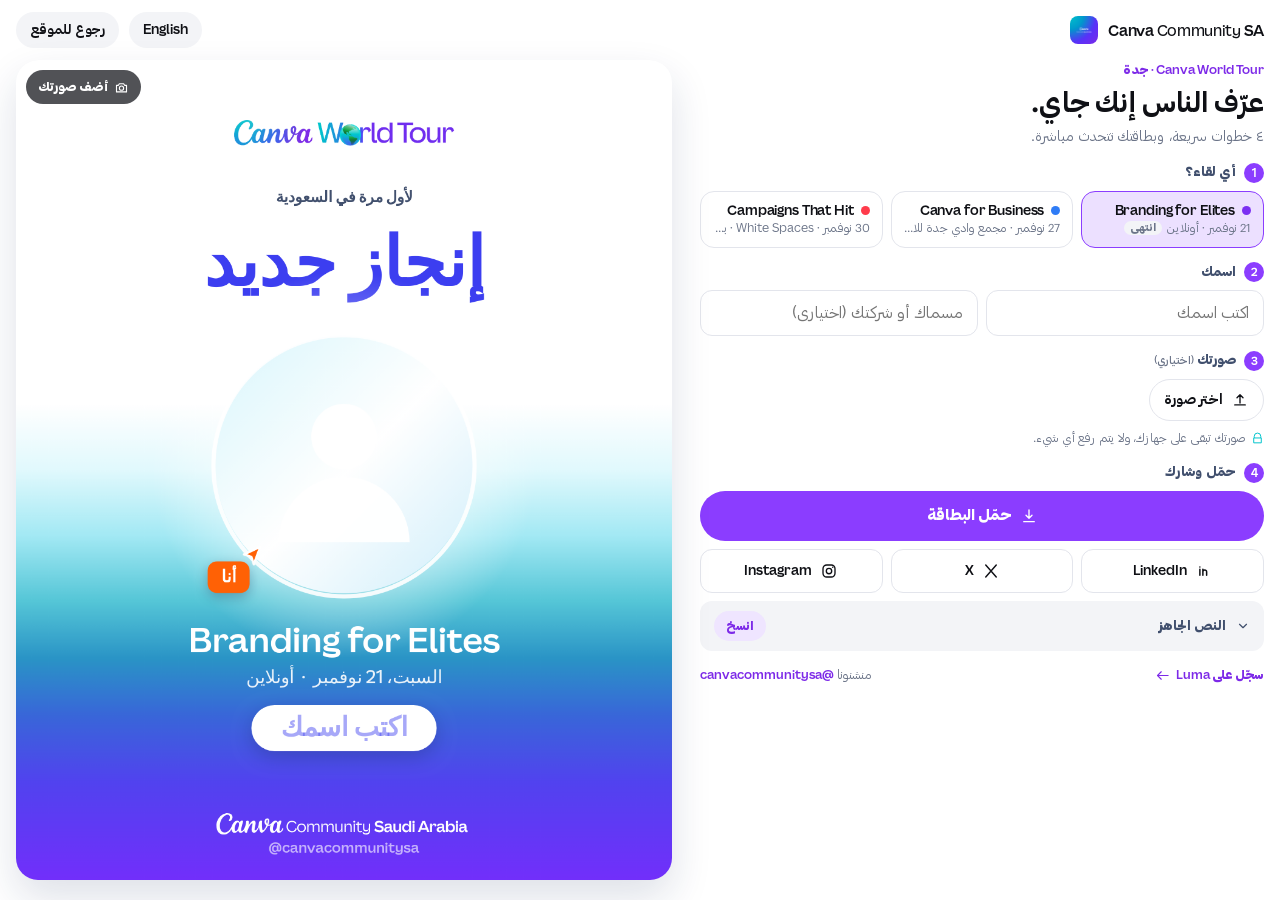
==== commit cace486d: "Card: past-event headline now says New milestone / إنجاز جديد" ====
--- a/attending/index.html
+++ b/attending/index.html
@@ -319,7 +319,7 @@
   namePh:   ['Write your name', 'اكتب اسمك'],
   back:     ['Back to the site', 'رجوع للموقع'],
   attending:['I’m attending', 'خليني أشوفكم في'],
-  attended: ['I was there', 'كنت معكم في'],
+  attended: ['New milestone', 'إنجاز جديد'],
   firstKsa: ['First time in Saudi Arabia', 'لأول مرة في السعودية'],
   online:   ['Online', 'أونلاين'],
   past:     ['Done', 'انتهى'],
